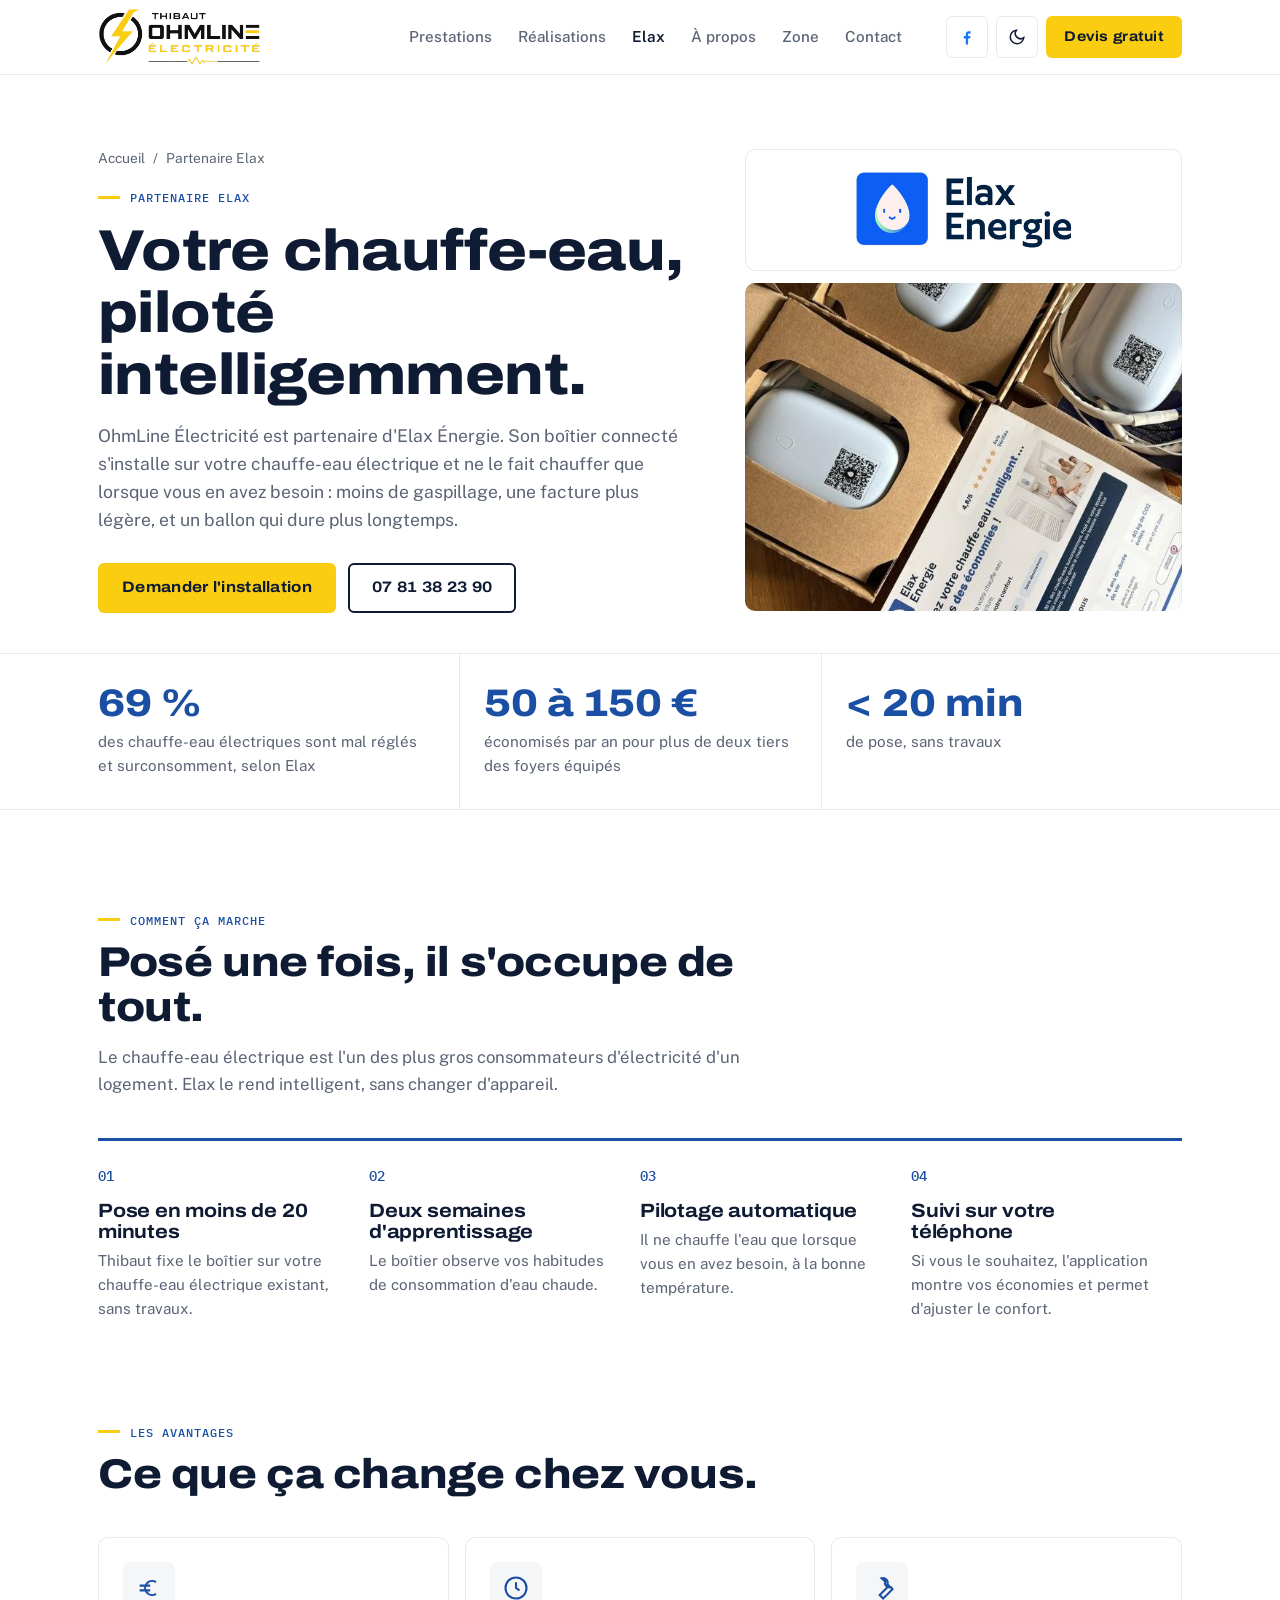
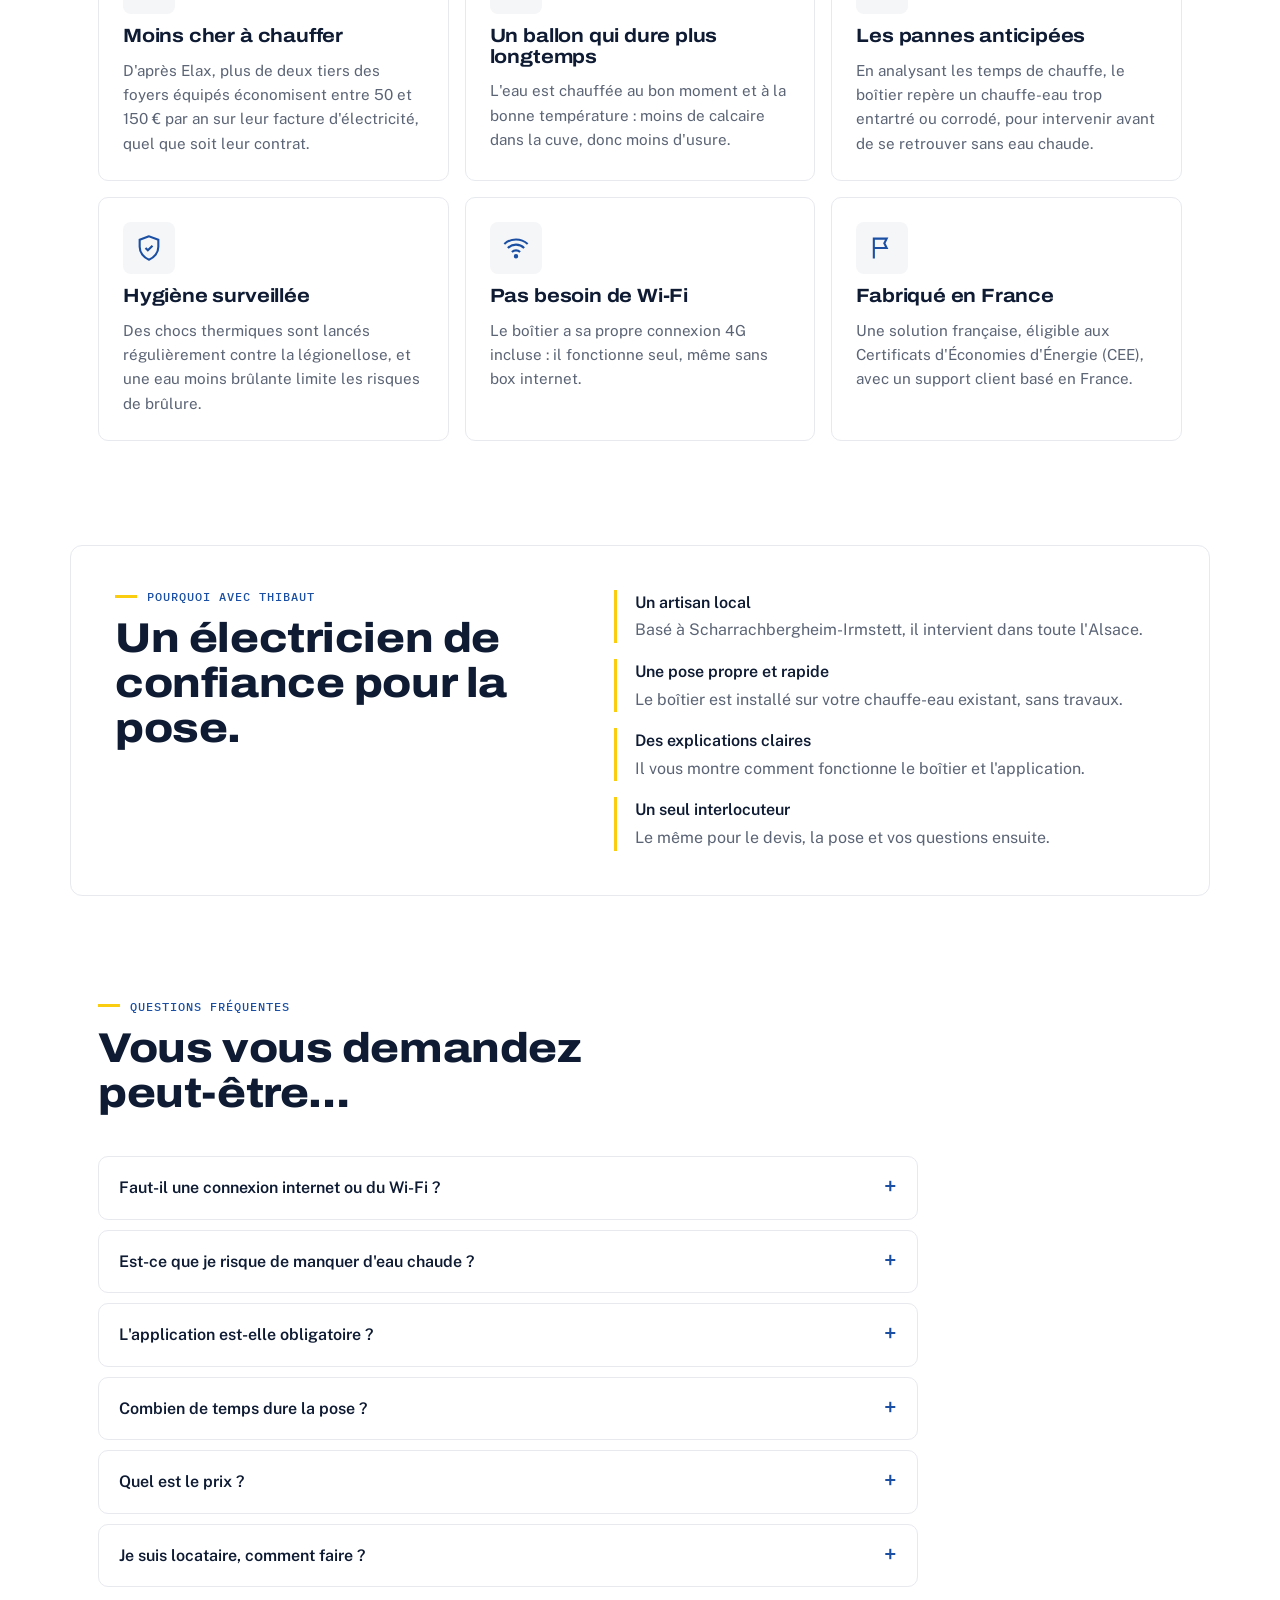
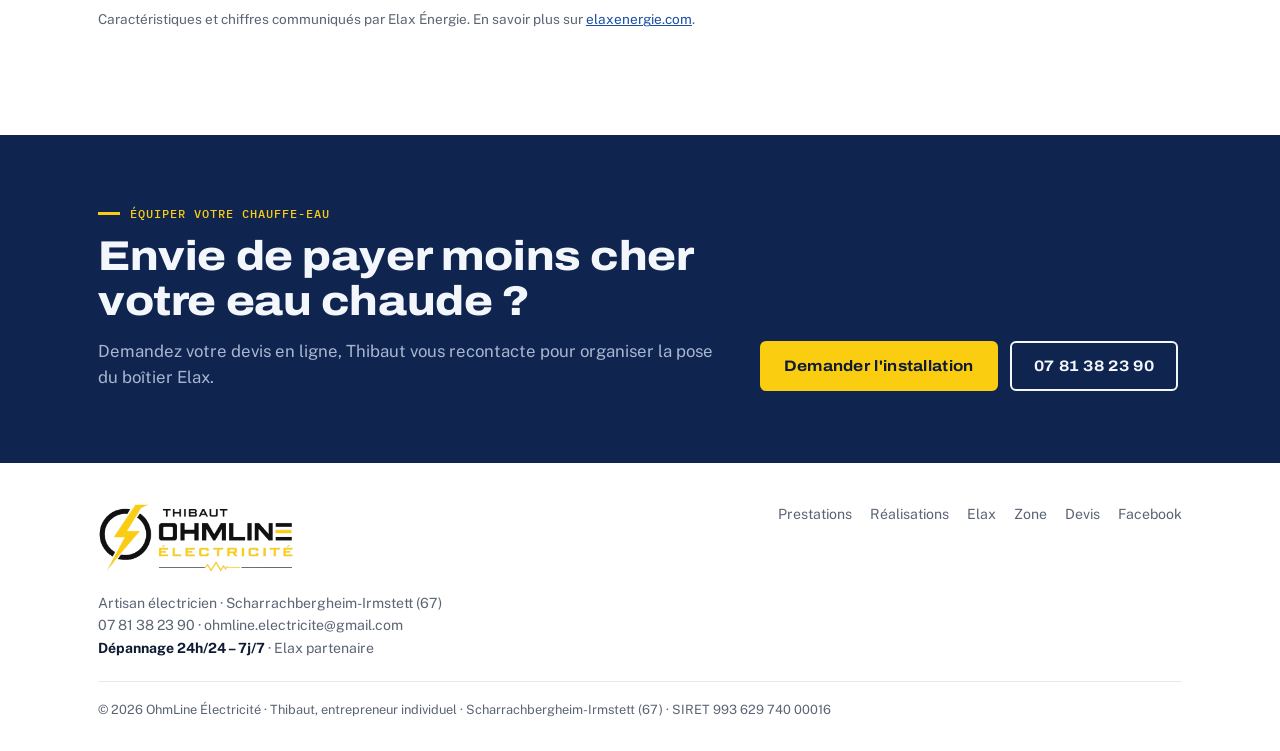
==== elax.html @ c8b3f9a8 "Pages Réalisations et Elax, images en fichiers séparés Co-Authored-By: Claude Opus 5.5 <noreply@anth" ====
<!doctype html>
<html lang="fr">
<head>
<meta charset="utf-8">
<meta name="viewport" content="width=device-width, initial-scale=1, viewport-fit=cover">
<title>Partenaire Elax · OhmLine Électricité</title>
<meta name="description" content="OhmLine Électricité, partenaire Elax Énergie : pose du boîtier connecté qui pilote votre chauffe-eau électrique pour réduire sa consommation, en Alsace.">
<meta name="theme-color" content="#0f2550">
<link rel="icon" href="assets/favicon.png">
<link rel="preconnect" href="https://fonts.googleapis.com">
<link rel="preconnect" href="https://fonts.gstatic.com" crossorigin>
<link href="https://fonts.googleapis.com/css2?family=Archivo:wdth,wght@112,500;112,700;112,800&family=Public+Sans:wght@400;500;600&family=IBM+Plex+Mono:wght@500&display=swap" rel="stylesheet">
<link rel="stylesheet" href="style.css">
</head>
<body>

<!-- Bandeau « version de travail » : liste automatiquement ce qu'il reste à compléter. Passer DRAFT à false dans SITE pour le retirer. -->
<div class="draft" id="draft" hidden><div class="wrap"><span>⚙︎</span><span id="draft-txt"></span><button type="button" aria-label="Masquer" onclick="this.closest('.draft').remove()">×</button></div></div>

<header class="top">
  <div class="wrap">
    <a class="logo logo-top" href="index.html" aria-label="Thibaut OhmLine Électricité, accueil"><img class="logo-l" src="assets/logo.png" alt="Thibaut OhmLine Électricité"><img class="logo-d" src="assets/logo-blanc.png" alt="" aria-hidden="true"></a>
    <nav class="main" aria-label="Menu principal">
      <a href="index.html#prestations">Prestations</a>
      <a href="realisations.html">Réalisations</a>
      <a href="elax.html" aria-current="page">Elax</a>
      <a href="index.html#apropos">À propos</a>
      <a href="index.html#zone">Zone</a>
      <a href="index.html#contact">Contact</a>
    </nav>
    <div class="top-actions">
      <a class="icon-btn fb-only" id="fb-top" href="https://www.facebook.com/p/Thibaut-OhmLine-%C3%89lectricit%C3%A9-61581804707153/" target="_blank" rel="noopener" aria-label="Page Facebook OhmLine Électricité" ><svg viewBox="0 0 24 24" fill="currentColor" aria-hidden="true"><path d="M13.5 22v-8h2.7l.4-3.2h-3.1V8.8c0-.9.3-1.5 1.6-1.5h1.7V4.4c-.3 0-1.3-.1-2.4-.1-2.4 0-4 1.4-4 4.1v2.4H7.7V14h2.7v8z"/></svg></a>
      <button class="icon-btn" type="button" id="theme" aria-label="Changer de thème"><svg viewBox="0 0 24 24" fill="none" stroke="currentColor" stroke-width="2"><path d="M21 12.8A9 9 0 1 1 11.2 3a7 7 0 0 0 9.8 9.8z"/></svg></button>
      <a class="btn btn-accent" href="index.html#devis">Devis gratuit</a>
    </div>
  </div>
</header>

<main>
  <section class="page-head elax-head">
    <div class="wrap elax-hero">
      <div>
        <nav class="crumb" aria-label="Fil d'Ariane"><a href="index.html">Accueil</a><span>/</span><span>Partenaire Elax</span></nav>
        <span class="eyebrow">Partenaire Elax</span>
        <h1>Votre chauffe-eau, piloté intelligemment.</h1>
        <p class="lead">OhmLine Électricité est partenaire d'Elax Énergie. Son boîtier connecté s'installe sur votre chauffe-eau électrique et ne le fait chauffer que lorsque vous en avez besoin : moins de gaspillage, une facture plus légère, et un ballon qui dure plus longtemps.</p>
        <div class="hero-ctas"><a class="btn btn-accent" href="index.html?besoin=elax#devis">Demander l'installation</a><a class="btn btn-ghost" href="tel:+33781382390">07 81 38 23 90</a></div>
      </div>
      <div class="elax-visual">
        <div class="partner-logo"><img src="assets/elax-logo.png" alt="Elax Énergie" width="389" height="143"></div>
        <button type="button" class="photo-btn" data-zoom="assets/elax-boitiers.jpg" data-t="Boîtiers Elax prêts à être posés"><img src="assets/elax-boitiers.jpg" alt="Boîtiers connectés Elax dans leurs cartons, prêts à être installés" width="600" height="800"></button>
      </div>
    </div>
  </section>

  <section class="stat-band">
    <div class="wrap stat-grid">
      <div class="stat reveal"><b>69 %</b><span>des chauffe-eau électriques sont mal réglés et surconsomment, selon Elax</span></div>
      <div class="stat reveal"><b>50 à 150 €</b><span>économisés par an pour plus de deux tiers des foyers équipés</span></div>
      <div class="stat reveal"><b>&lt; 20 min</b><span>de pose, sans travaux</span></div>
    </div>
  </section>

  <section class="section" id="fonctionnement">
    <div class="wrap">
      <div class="section-head reveal">
        <span class="eyebrow">Comment ça marche</span>
        <h2>Posé une fois, il s'occupe de tout.</h2>
        <p>Le chauffe-eau électrique est l'un des plus gros consommateurs d'électricité d'un logement. Elax le rend intelligent, sans changer d'appareil.</p>
      </div>
      <div class="steps">
        <div class="step reveal"><h3>Pose en moins de 20 minutes</h3><p>Thibaut fixe le boîtier sur votre chauffe-eau électrique existant, sans travaux.</p></div>
        <div class="step reveal"><h3>Deux semaines d'apprentissage</h3><p>Le boîtier observe vos habitudes de consommation d'eau chaude.</p></div>
        <div class="step reveal"><h3>Pilotage automatique</h3><p>Il ne chauffe l'eau que lorsque vous en avez besoin, à la bonne température.</p></div>
        <div class="step reveal"><h3>Suivi sur votre téléphone</h3><p>Si vous le souhaitez, l'application montre vos économies et permet d'ajuster le confort.</p></div>
      </div>
    </div>
  </section>

  <section class="section" style="padding-top:0">
    <div class="wrap">
      <div class="section-head reveal">
        <span class="eyebrow">Les avantages</span>
        <h2>Ce que ça change chez vous.</h2>
      </div>
      <div class="benefits">
        <article class="benefit reveal"><div class="svc-ico"><svg viewBox="0 0 24 24" fill="none" stroke="currentColor" stroke-width="1.8" aria-hidden="true"><path d="M18 7a6 6 0 1 0 0 10M4 10h9M4 14h9"/></svg></div><h3>Moins cher à chauffer</h3><p>D'après Elax, plus de deux tiers des foyers équipés économisent entre 50 et 150 € par an sur leur facture d'électricité, quel que soit leur contrat.</p></article>
        <article class="benefit reveal"><div class="svc-ico"><svg viewBox="0 0 24 24" fill="none" stroke="currentColor" stroke-width="1.8" aria-hidden="true"><circle cx="12" cy="12" r="9"/><path d="M12 7v5l3 2"/></svg></div><h3>Un ballon qui dure plus longtemps</h3><p>L'eau est chauffée au bon moment et à la bonne température : moins de calcaire dans la cuve, donc moins d'usure.</p></article>
        <article class="benefit reveal"><div class="svc-ico"><svg viewBox="0 0 24 24" fill="none" stroke="currentColor" stroke-width="1.8" aria-hidden="true"><path d="M14.7 6.3a4 4 0 0 0 5 5L21 13l-8 8-3-3 8-8-1.3-1.3a4 4 0 0 0-5-5z"/></svg></div><h3>Les pannes anticipées</h3><p>En analysant les temps de chauffe, le boîtier repère un chauffe-eau trop entartré ou corrodé, pour intervenir avant de se retrouver sans eau chaude.</p></article>
        <article class="benefit reveal"><div class="svc-ico"><svg viewBox="0 0 24 24" fill="none" stroke="currentColor" stroke-width="1.8" aria-hidden="true"><path d="M12 2 4 5v6c0 5 3.4 9.4 8 11 4.6-1.6 8-6 8-11V5z"/><path d="m9 12 2 2 4-4"/></svg></div><h3>Hygiène surveillée</h3><p>Des chocs thermiques sont lancés régulièrement contre la légionellose, et une eau moins brûlante limite les risques de brûlure.</p></article>
        <article class="benefit reveal"><div class="svc-ico"><svg viewBox="0 0 24 24" fill="none" stroke="currentColor" stroke-width="1.8" aria-hidden="true"><path d="M2 8.5a15 15 0 0 1 20 0M5 12a10 10 0 0 1 14 0M8.5 15.5a5 5 0 0 1 7 0"/><circle cx="12" cy="19" r="1"/></svg></div><h3>Pas besoin de Wi-Fi</h3><p>Le boîtier a sa propre connexion 4G incluse : il fonctionne seul, même sans box internet.</p></article>
        <article class="benefit reveal"><div class="svc-ico"><svg viewBox="0 0 24 24" fill="none" stroke="currentColor" stroke-width="1.8" aria-hidden="true"><path d="M5 21V4h11l-2 4 2 4H5"/></svg></div><h3>Fabriqué en France</h3><p>Une solution française, éligible aux Certificats d'Économies d'Énergie (CEE), avec un support client basé en France.</p></article>
      </div>
    </div>
  </section>

  <section class="section" style="padding-top:0">
    <div class="wrap why reveal">
      <div>
        <span class="eyebrow">Pourquoi avec Thibaut</span>
        <h2 style="margin-top:14px">Un électricien de confiance pour la pose.</h2>
      </div>
      <ul class="why-list">
        <li><b>Un artisan local</b>Basé à Scharrachbergheim-Irmstett, il intervient dans toute l'Alsace.</li>
        <li><b>Une pose propre et rapide</b>Le boîtier est installé sur votre chauffe-eau existant, sans travaux.</li>
        <li><b>Des explications claires</b>Il vous montre comment fonctionne le boîtier et l'application.</li>
        <li><b>Un seul interlocuteur</b>Le même pour le devis, la pose et vos questions ensuite.</li>
      </ul>
    </div>
  </section>

  <section class="section" style="padding-top:0" id="faq">
    <div class="wrap faq">
      <div class="section-head reveal">
        <span class="eyebrow">Questions fréquentes</span>
        <h2>Vous vous demandez peut-être…</h2>
      </div>
      <div class="faq-list reveal">
        <details class="faq-item"><summary>Faut-il une connexion internet ou du Wi-Fi ?</summary><p>Non. Le boîtier Elax est équipé d'une connexion 4G incluse : il fonctionne de façon autonome, sans votre box.</p></details>
        <details class="faq-item"><summary>Est-ce que je risque de manquer d'eau chaude ?</summary><p>Le boîtier apprend vos habitudes pendant environ deux semaines avant de piloter la chauffe. Si besoin, l'application permet d'augmenter le confort ou de lancer un « Boost ».</p></details>
        <details class="faq-item"><summary>L'application est-elle obligatoire ?</summary><p>Non, elle est facultative : le pilotage se fait tout seul. Elle sert à suivre vos économies, régler le confort, ou activer les modes Boost et Absence.</p></details>
        <details class="faq-item"><summary>Combien de temps dure la pose ?</summary><p>Moins de 20 minutes selon Elax, sans travaux : le boîtier se fixe sur le chauffe-eau existant et ses deux sondes surveillent la température.</p></details>
        <details class="faq-item"><summary>Quel est le prix ?</summary><p>Thibaut vous indique le tarif dans son devis, selon votre installation. Demandez-le en ligne ou par téléphone, c'est gratuit et sans engagement.</p></details>
        <details class="faq-item"><summary>Je suis locataire, comment faire ?</summary><p>Dans les logements sociaux, c'est souvent le bailleur qui équipe les chauffe-eau. Si vous êtes propriétaire, Thibaut peut poser le boîtier chez vous.</p></details>
      </div>
      <p class="source">Caractéristiques et chiffres communiqués par Elax Énergie. En savoir plus sur <a href="https://www.elaxenergie.com/" target="_blank" rel="noopener">elaxenergie.com</a>.</p>
    </div>
  </section>

  <section class="cta-band">
    <div class="wrap">
      <div>
        <span class="eyebrow" style="color:var(--volt)">Équiper votre chauffe-eau</span>
        <h2 style="margin-top:14px">Envie de payer moins cher votre eau chaude ?</h2>
        <p>Demandez votre devis en ligne, Thibaut vous recontacte pour organiser la pose du boîtier Elax.</p>
      </div>
      <div class="hero-ctas" style="margin-top:0"><a class="btn btn-accent" href="index.html?besoin=elax#devis">Demander l'installation</a><a class="btn btn-ghost" href="tel:+33781382390">07 81 38 23 90</a></div>
    </div>
  </section>
</main>

<footer>
  <div class="wrap">
    <div>
      <a class="logo logo-foot" href="index.html" aria-label="Thibaut OhmLine Électricité, accueil"><img class="logo-l" src="assets/logo.png" alt="Thibaut OhmLine Électricité"><img class="logo-d" src="assets/logo-blanc.png" alt="" aria-hidden="true"></a>
      <p style="margin-top:12px">Artisan électricien · Scharrachbergheim-Irmstett (67)<br>07 81 38 23 90 · ohmline.electricite@gmail.com<br><b style="color:var(--ink)">Dépannage 24h/24 – 7j/7</b> · Elax partenaire</p>
    </div>
    <nav aria-label="Liens du pied de page">
      <a href="index.html#prestations">Prestations</a><a href="realisations.html">Réalisations</a><a href="elax.html">Elax</a><a href="index.html#zone">Zone</a><a href="index.html#devis">Devis</a>
      <a id="fb-link" href="https://www.facebook.com/p/Thibaut-OhmLine-%C3%89lectricit%C3%A9-61581804707153/" target="_blank" rel="noopener" >Facebook</a>
    </nav>
    <p class="legal">© <span id="year">2026</span> OhmLine Électricité · Thibaut, entrepreneur individuel · Scharrachbergheim-Irmstett (67) · SIRET 993 629 740 00016</p>
  </div>
</footer>

<div class="mbar" id="mbar">
  <a class="btn btn-ghost js-call" href="tel:+33781382390"><svg viewBox="0 0 24 24" fill="none" stroke="currentColor" stroke-width="2.2"><path d="M22 16.9v3a2 2 0 0 1-2.2 2 19.8 19.8 0 0 1-8.6-3.1 19.5 19.5 0 0 1-6-6A19.8 19.8 0 0 1 2.1 4.2 2 2 0 0 1 4.1 2h3a2 2 0 0 1 2 1.7c.1.9.4 1.8.7 2.7a2 2 0 0 1-.5 2.1L8 9.8a16 16 0 0 0 6 6l1.3-1.3a2 2 0 0 1 2.1-.4c.9.3 1.8.6 2.7.7a2 2 0 0 1 1.7 2z"/></svg>Urgence 24/7</a>
  <a class="btn btn-accent" href="index.html#devis">Devis gratuit</a>
</div>

<div class="lightbox" id="lightbox" role="dialog" aria-modal="true" aria-label="Photo agrandie"><button type="button" aria-label="Fermer">×</button><figure style="margin:0"><img alt=""><p></p></figure></div>

<script src="common.js"></script>
</body>
</html>
---- style.css ----
:root{
  --bg:#ffffff; --surface:#ffffff; --surface-2:#f5f6f8; --ink:#0e1b33; --muted:#5b6475;
  --line:#e7e9ee; --accent:#1a4fa3; --accent-strong:#123d82; --accent-ink:#ffffff;
  --volt:#fbcd11; --volt-strong:#ffd93d; --volt-ink:#0e1b33; --band:#0f2550; --band-ink:#f3f6fb; --band-muted:#a9b6cf;
  --shadow:0 1px 2px rgba(14,27,51,.06),0 8px 24px rgba(14,27,51,.08);
  --radius:6px; --wrap:1140px;
  --f-title:"Archivo",system-ui,sans-serif; --f-text:"Public Sans",system-ui,sans-serif; --f-mono:"IBM Plex Mono",ui-monospace,monospace;
  color-scheme:light;
}
@media (prefers-color-scheme:dark){
  :root:not([data-theme="light"]){
    --bg:#0a1222; --surface:#111b30; --surface-2:#17233c; --ink:#e8edf6; --muted:#97a3bb;
    --line:#243250; --accent:#7aa5f2; --accent-strong:#9dbcf6; --accent-ink:#0a1222;
    --band:#071026; --band-ink:#e8edf6; --band-muted:#8d9bb8;
    --shadow:0 1px 2px rgba(0,0,0,.4),0 8px 24px rgba(0,0,0,.35); color-scheme:dark;
  }
}
:root[data-theme="dark"]{
  --bg:#0a1222; --surface:#111b30; --surface-2:#17233c; --ink:#e8edf6; --muted:#97a3bb;
  --line:#243250; --accent:#7aa5f2; --accent-strong:#9dbcf6; --accent-ink:#0a1222;
  --band:#071026; --band-ink:#e8edf6; --band-muted:#8d9bb8;
  --shadow:0 1px 2px rgba(0,0,0,.4),0 8px 24px rgba(0,0,0,.35); color-scheme:dark;
}
*{box-sizing:border-box}
html{scroll-behavior:smooth;-webkit-text-size-adjust:100%}
body{margin:0;background:var(--bg);color:var(--ink);font:16px/1.6 var(--f-text);padding-bottom:72px}
@media (min-width:860px){body{padding-bottom:0}}
img{max-width:100%;display:block}
a{color:inherit}
h1,h2,h3{font-family:var(--f-title);font-stretch:112%;line-height:1.08;margin:0;letter-spacing:-.01em}
h2{font-size:clamp(1.8rem,4.5vw,2.6rem);font-weight:800}
h3{font-size:1.2rem;font-weight:700}
p{margin:0}
.wrap{max-width:var(--wrap);margin:0 auto;padding:0 16px}
@media (min-width:700px){.wrap{padding:0 28px}}
.eyebrow{font:500 .78rem/1 var(--f-mono);letter-spacing:.08em;text-transform:uppercase;color:var(--accent);display:flex;align-items:center;gap:10px}
.eyebrow::before{content:"";width:22px;height:3px;background:var(--volt)}
.section{padding:72px 0}
section[id]{scroll-margin-top:66px}
@media (min-width:860px){.section{padding:104px 0}}
.section-head{display:grid;gap:14px;margin-bottom:40px;max-width:680px}
.section-head p{color:var(--muted);font-size:1.05rem}
.btn{display:inline-flex;align-items:center;justify-content:center;gap:10px;min-height:50px;padding:0 22px;border-radius:var(--radius);font:700 .95rem/1 var(--f-title);font-stretch:112%;letter-spacing:.02em;text-decoration:none;border:2px solid transparent;cursor:pointer;transition:background .15s,color .15s,border-color .15s,transform .15s}
.btn:active{transform:translateY(1px)}
.btn-accent{background:var(--volt);color:var(--volt-ink)}
.btn-accent:hover{background:var(--volt-strong)}
.btn-ghost{border-color:currentColor;color:var(--ink);background:transparent}
.btn-ghost:hover{background:var(--ink);color:var(--bg)}
.btn svg{width:18px;height:18px;flex:none}
.btn[aria-disabled="true"]{opacity:.55;cursor:not-allowed}
:focus-visible{outline:3px solid var(--volt);outline-offset:2px}

/* draft banner */
.draft{background:#fff4cf;color:#4a3a00;font-size:.85rem;border-bottom:1px solid #ecd78a}
.draft .wrap{padding-top:9px;padding-bottom:9px;display:flex;gap:10px;align-items:flex-start}
.draft b{font-weight:600}
.draft button{margin-left:auto;background:none;border:0;color:inherit;font-size:1.1rem;cursor:pointer;line-height:1}

/* header */
header.top{position:sticky;top:0;z-index:40;background:color-mix(in srgb,var(--bg) 88%,transparent);backdrop-filter:saturate(1.4) blur(10px);-webkit-backdrop-filter:saturate(1.4) blur(10px);border-bottom:1px solid var(--line)}
.top .wrap{display:flex;align-items:center;gap:16px;height:74px}
.logo{display:inline-flex;align-items:center;text-decoration:none}
.logo img{width:auto;display:block}
.logo-top img{height:58px}
.logo-foot img{height:70px}
.logo-d{display:none!important}
@media (prefers-color-scheme:dark){:root:not([data-theme="light"]) .logo-l{display:none!important}:root:not([data-theme="light"]) .logo-d{display:block!important}}
:root[data-theme="dark"] .logo-l{display:none!important}
:root[data-theme="dark"] .logo-d{display:block!important}

.logo-mark{width:38px;height:38px;flex:none}
.logo-img{height:44px;width:auto;max-width:180px;object-fit:contain}
.logo-txt{font:800 1.15rem/1 var(--f-title);font-stretch:112%;letter-spacing:-.01em}
.logo-txt small{display:block;font:500 .64rem/1.3 var(--f-mono);letter-spacing:.12em;text-transform:uppercase;color:var(--muted);margin-top:3px}
nav.main{display:none;margin-left:auto;gap:26px}
nav.main a{text-decoration:none;font-weight:500;font-size:.95rem;color:var(--muted)}
nav.main a:hover{color:var(--ink)}
.top-actions{margin-left:auto;display:flex;align-items:center;gap:8px}
@media (min-width:960px){nav.main{display:flex}.top-actions{margin-left:28px}}
.icon-btn{width:42px;height:42px;border-radius:var(--radius);border:1px solid var(--line);background:var(--surface);color:var(--ink);display:grid;place-items:center;cursor:pointer}
.icon-btn svg{width:18px;height:18px}
.top .btn{min-height:42px;padding:0 16px;font-size:.88rem;display:none}
@media (min-width:560px){.top .btn{display:inline-flex}}

/* hero */
.hero{position:relative;overflow:hidden;padding:40px 0 56px}
@media (min-width:860px){.hero{padding:72px 0 96px}}
.hero-grid{display:grid;gap:36px;align-items:center}
@media (min-width:900px){.hero-grid{grid-template-columns:1.1fr .9fr;gap:56px}}
.hero h1{font-size:clamp(2.4rem,7.4vw,4.4rem);font-weight:800;margin:18px 0 20px}
.hero h1 em{font-style:normal;color:var(--accent);background:linear-gradient(transparent 68%,color-mix(in srgb,var(--volt) 70%,transparent) 68% 92%,transparent 92%)}
.hero .lead{font-size:1.12rem;color:var(--muted);max-width:540px}
.hero-ctas{display:flex;flex-wrap:wrap;gap:12px;margin-top:28px}
.hero-sign{display:flex;align-items:center;gap:12px;margin-top:30px;font-size:.92rem;color:var(--muted)}
.hero-sign .dot{width:9px;height:9px;border-radius:50%;background:#2fa36b;box-shadow:0 0 0 4px color-mix(in srgb,#2fa36b 22%,transparent)}
.hero-visual{position:relative;border-radius:10px;background:var(--surface);border:1px solid var(--line);box-shadow:var(--shadow);aspect-ratio:5/4;overflow:hidden}
.hero-visual img{width:100%;height:100%;object-fit:cover}
.hero-visual svg{width:100%;height:100%}
.wire{fill:none;stroke:var(--accent);stroke-width:3;stroke-linecap:round;stroke-linejoin:round;stroke-dasharray:900;stroke-dashoffset:900;animation:draw 2.6s .3s cubic-bezier(.6,.1,.3,1) forwards}
@keyframes draw{to{stroke-dashoffset:0}}
.glow{opacity:0;animation:on .5s 2.7s forwards}
@keyframes on{to{opacity:1}}
@media (prefers-reduced-motion:reduce){.wire{animation:none;stroke-dashoffset:0}.glow{animation:none;opacity:1}html{scroll-behavior:auto}}
.hero-tag{position:absolute;left:14px;bottom:14px;background:var(--volt);color:var(--volt-ink);font:500 .74rem/1 var(--f-mono);letter-spacing:.06em;padding:9px 11px;border-radius:4px;text-transform:uppercase}

/* proof strip */
.strip{background:var(--bg);color:var(--ink);border-top:1px solid var(--line);border-bottom:1px solid var(--line)}
.strip .wrap{display:grid;grid-template-columns:1fr 1fr;gap:0 16px}
@media (min-width:860px){.strip .wrap{grid-template-columns:repeat(4,1fr)}}
.strip-item{background:var(--bg);padding:22px 4px 22px 0;display:flex;gap:12px;align-items:flex-start}
@media (min-width:860px){.strip-item{padding:28px 20px}.strip-item+.strip-item{border-left:1px solid var(--line)}.strip .wrap{gap:0}}
.strip-item svg{width:24px;height:24px;flex:none;color:var(--accent);margin-top:2px}
.strip-item b{display:block;font:700 1rem/1.25 var(--f-title);font-stretch:112%}
.strip-item span{font-size:.86rem;color:var(--muted)}

/* services */
.services{display:grid;gap:16px}
@media (min-width:700px){.services{grid-template-columns:1fr 1fr}}
.svc{background:var(--surface);border:1px solid var(--line);border-radius:10px;padding:28px;display:flex;flex-direction:column;gap:14px;position:relative;transition:border-color .2s,transform .2s}
.svc:hover{border-color:var(--accent)}
.svc-num{position:absolute;top:24px;right:26px;font:500 .8rem/1 var(--f-mono);color:var(--muted)}
.svc-ico{width:52px;height:52px;border-radius:8px;background:var(--surface-2);display:grid;place-items:center;color:var(--accent)}
.svc-ico svg{width:28px;height:28px}
.svc p{color:var(--muted)}
.svc ul{list-style:none;padding:0;margin:0;display:grid;gap:7px;font-size:.94rem}
.svc li{display:flex;gap:10px}
.svc li::before{content:"";width:12px;height:3px;background:var(--volt);margin-top:12px;flex:none}
.svc .more{margin-top:auto;padding-top:8px;font-weight:600;color:var(--accent);text-decoration:none;display:inline-flex;gap:8px;align-items:center}
.svc .more:hover{text-decoration:underline}
.also{margin-top:28px}
.also .label{font:500 .78rem/1 var(--f-mono);letter-spacing:.08em;text-transform:uppercase;color:var(--muted)}
.also .towns{margin-top:12px}
.audience{display:grid;gap:16px;margin-top:28px}
@media (min-width:700px){.audience{grid-template-columns:1fr 1fr}}
.aud{border-radius:10px;padding:24px 28px;background:var(--surface-2);display:flex;gap:16px;align-items:flex-start}
.aud svg{width:26px;height:26px;color:var(--accent);flex:none;margin-top:2px}
.aud p{color:var(--muted);font-size:.95rem;margin-top:4px}

/* gallery */
.filters{display:flex;gap:8px;flex-wrap:wrap;margin-bottom:22px}
.filters[hidden]{display:none}
.chip{border:1px solid var(--line);background:var(--surface);color:var(--ink);border-radius:999px;padding:8px 15px;font:500 .88rem/1 var(--f-text);cursor:pointer}
.chip[aria-pressed="true"]{background:var(--ink);color:var(--bg);border-color:var(--ink)}
.gallery{display:grid;grid-template-columns:1fr;gap:22px}
@media (min-width:700px){.gallery{grid-template-columns:repeat(3,1fr);gap:20px}}
.work{display:flex;flex-direction:column;gap:14px}
.work[hidden]{display:none}
.work .shot{aspect-ratio:1/1;width:100%}
.shot-tag{position:absolute;left:10px;top:10px;background:var(--volt);color:var(--volt-ink);font:500 .68rem/1 var(--f-mono);letter-spacing:.06em;text-transform:uppercase;padding:6px 8px;border-radius:4px}
.work-txt h3{font-size:1.08rem}
.work-txt p{color:var(--muted);font-size:.93rem;margin-top:6px;line-height:1.55}
.shot{position:relative;border-radius:8px;overflow:hidden;background:var(--surface-2);aspect-ratio:4/5;border:0;padding:0;cursor:pointer;color:inherit;text-align:left}
.shot img{width:100%;height:100%;object-fit:cover;transition:transform .4s}
.shot:hover img{transform:scale(1.04)}
.shot figcaption{position:absolute;left:0;right:0;bottom:0;padding:28px 12px 11px;background:linear-gradient(transparent,rgba(0,0,0,.72));color:#fff;font-size:.86rem;font-weight:500}
.shot figcaption small{display:block;font:500 .66rem/1.4 var(--f-mono);letter-spacing:.08em;text-transform:uppercase;opacity:.8}
.shot.ph{cursor:default;border:1.5px dashed var(--line);background:repeating-linear-gradient(135deg,var(--surface) 0 12px,var(--surface-2) 12px 24px);display:flex;flex-direction:column;justify-content:center;align-items:center;gap:10px;padding:14px;text-align:center}
.shot.ph svg{width:34px;height:34px;color:var(--muted)}
.shot.ph b{font:700 .95rem/1.2 var(--f-title);font-stretch:112%}
.shot.ph span{font-size:.78rem;color:var(--muted)}
.shot[hidden]{display:none}
.lightbox{position:fixed;inset:0;z-index:80;background:rgba(8,9,10,.92);display:none;align-items:center;justify-content:center;padding:16px}
.lightbox.open{display:flex}
.lightbox img{max-height:82vh;border-radius:6px}
.lightbox p{color:#eee;margin-top:12px;text-align:center}
.lightbox button{position:absolute;top:14px;right:14px;background:#fff;border:0;border-radius:50%;width:42px;height:42px;font-size:1.3rem;cursor:pointer}

/* method */
.steps{display:grid;gap:0;counter-reset:s;border-top:1px solid var(--line)}
@media (min-width:860px){.steps{grid-template-columns:repeat(4,1fr);border-top:0}}
.step{padding:26px 0;border-bottom:1px solid var(--line);display:grid;grid-template-columns:56px 1fr;gap:4px 14px}
@media (min-width:860px){.step{display:block;border-bottom:0;border-top:3px solid var(--accent);padding:24px 22px 0 0}}
.step::before{counter-increment:s;content:"0" counter(s);font:500 .9rem/1 var(--f-mono);color:var(--accent);grid-row:span 2;padding-top:4px}
@media (min-width:860px){.step::before{display:block;margin-bottom:18px}}
.step p{color:var(--muted);font-size:.95rem;margin-top:6px}

/* about */
.about{display:grid;gap:36px;align-items:center}
@media (min-width:900px){.about{grid-template-columns:.85fr 1.15fr;gap:64px}}
.portrait{aspect-ratio:4/5;border-radius:10px;overflow:hidden;background:var(--surface-2);position:relative}
.portrait img{width:100%;height:100%;object-fit:cover}
.portrait.ph{border:1.5px dashed var(--line);display:grid;place-items:center;text-align:center;color:var(--muted);font-size:.9rem;padding:20px}
.about blockquote{margin:22px 0 0;font:700 clamp(1.3rem,3vw,1.7rem)/1.3 var(--f-title);font-stretch:112%;border-left:3px solid var(--accent);padding-left:18px}
.about .txt p+p{margin-top:14px}
.about .txt>p{color:var(--muted);font-size:1.04rem;margin-top:20px}
.facts{display:grid;grid-template-columns:1fr 1fr;gap:14px;margin-top:28px}
.fact{border-top:1px solid var(--line);padding-top:12px}
.fact b{display:block;font:700 1.05rem/1.25 var(--f-title);font-stretch:112%}
.fact span{font-size:.86rem;color:var(--muted)}

/* zone */
.zone{display:grid;gap:28px}
@media (min-width:900px){.zone{grid-template-columns:1.2fr .8fr;gap:48px;align-items:start}}
.map{border-radius:10px;overflow:hidden;border:1px solid var(--line);background:var(--surface-2);aspect-ratio:4/3;position:relative}
.map iframe{border:0;width:100%;height:100%;display:block}
.map-load{position:absolute;inset:0;display:grid;place-items:center;text-align:center;padding:20px;gap:12px;align-content:center;color:var(--muted)}
.towns{display:flex;flex-wrap:wrap;gap:8px;margin-top:18px}
.towns span{border:1px solid var(--line);border-radius:999px;padding:6px 12px;font-size:.88rem;background:var(--surface)}
.towns span.home{background:var(--ink);color:var(--bg);border-color:var(--ink)}
.zone .note{margin-top:20px;color:var(--muted);font-size:.95rem}

/* contact band */
.cta-band{background:var(--band);color:var(--band-ink);position:relative;overflow:hidden}
.cta-band .wrap{padding-top:72px;padding-bottom:72px;display:grid;gap:28px}
@media (min-width:900px){.cta-band .wrap{grid-template-columns:1.2fr .8fr;align-items:end}}
.cta-band h2{color:var(--band-ink)}
.cta-band p{color:var(--band-muted);margin-top:14px;font-size:1.05rem}
.cta-band .btn-ghost{color:var(--band-ink)}
.cta-band .btn-ghost:hover{background:var(--band-ink);color:var(--band)}
.contact-list{display:grid;gap:12px}
.contact-list a,.contact-list div{display:flex;gap:14px;align-items:center;text-decoration:none;padding:14px 16px;border:1px solid color-mix(in srgb,var(--band-ink) 16%,transparent);border-radius:8px}
.contact-list svg{width:20px;height:20px;color:var(--volt);flex:none}
.contact-list small{display:block;font:500 .68rem/1.3 var(--f-mono);letter-spacing:.08em;text-transform:uppercase;color:var(--band-muted)}
.cta-line{position:absolute;right:-40px;top:0;height:100%;width:360px;opacity:.12;pointer-events:none}

footer{padding:40px 0 30px;font-size:.88rem;color:var(--muted)}
footer .wrap{display:grid;gap:22px}
@media (min-width:860px){footer .wrap{grid-template-columns:1fr auto;align-items:start}}
footer nav{display:flex;gap:18px;flex-wrap:wrap}
footer a{text-decoration:none}
footer a:hover{color:var(--ink)}
.legal{grid-column:1/-1;border-top:1px solid var(--line);padding-top:18px;font-size:.8rem}

/* mobile bar */
.mbar{position:fixed;left:0;right:0;bottom:0;z-index:50;display:grid;grid-template-columns:1fr 1fr;gap:8px;padding:10px 12px calc(10px + env(safe-area-inset-bottom));background:var(--surface);border-top:1px solid var(--line);box-shadow:0 -6px 20px rgba(0,0,0,.08)}
.mbar .btn{min-height:48px;white-space:nowrap;padding:0 12px}
@media (min-width:860px){.mbar{display:none}}

/* devis page */
#devis-view{display:none}
body.on-devis #home-view{display:none}
body.on-devis #devis-view{display:block}
.devis-wrap{display:grid;gap:28px;padding:36px 0 72px}
@media (min-width:960px){.devis-wrap{grid-template-columns:1fr 340px;gap:48px;align-items:start;padding:56px 0 96px}}
.back{display:inline-flex;gap:8px;align-items:center;color:var(--muted);text-decoration:none;font-size:.92rem;margin-bottom:18px}
.back:hover{color:var(--ink)}
.devis-head h1{font-size:clamp(2rem,5.5vw,3rem);font-weight:800;margin:14px 0 12px}
.devis-head p{color:var(--muted);font-size:1.05rem;max-width:600px}
.progress{display:flex;gap:6px;margin:28px 0 8px}
.progress i{flex:1;height:4px;border-radius:2px;background:var(--line);transition:background .3s}
.progress i.on{background:var(--accent)}
.progress-label{font:500 .78rem/1 var(--f-mono);color:var(--muted);letter-spacing:.06em;text-transform:uppercase}
form.card{scroll-margin-top:84px;background:var(--surface);border:1px solid var(--line);border-radius:10px;padding:24px;margin-top:18px}
@media (min-width:700px){form.card{padding:34px}}
fieldset{border:0;margin:0;padding:0;display:none}
fieldset.active{display:block}
legend{font:700 1.35rem/1.2 var(--f-title);font-stretch:112%;margin-bottom:6px;padding:0}
.hint{color:var(--muted);font-size:.93rem;margin-bottom:20px}
.choices{display:grid;gap:10px}
@media (min-width:600px){.choices{grid-template-columns:1fr 1fr}}
.choice{position:relative}
.choice input{position:absolute;opacity:0;pointer-events:none}
.choice label{display:flex;gap:14px;align-items:flex-start;padding:16px;border:1.5px solid var(--line);border-radius:8px;cursor:pointer;background:var(--bg);transition:border-color .15s,background .15s;height:100%}
.choice label:hover{border-color:var(--muted)}
.choice input:checked+label{border-color:var(--accent);background:color-mix(in srgb,var(--accent) 8%,var(--surface))}
.choice input:focus-visible+label{outline:3px solid var(--volt);outline-offset:2px}
.choice svg{width:26px;height:26px;color:var(--accent);flex:none}
.choice b{display:block;font-weight:600}
.choice small{color:var(--muted);font-size:.84rem;line-height:1.4;display:block;margin-top:2px}
.pills{display:flex;flex-wrap:wrap;gap:8px}
.pills .choice label{padding:10px 16px;border-radius:999px;font-weight:500;font-size:.93rem}
.field{display:grid;gap:7px;margin-bottom:18px}
.field label,.label{font-weight:600;font-size:.93rem}
.field .opt{font-weight:400;color:var(--muted)}
input[type=text],input[type=email],input[type=tel],textarea,select{width:100%;font:inherit;font-size:16px;color:var(--ink);background:var(--bg);border:1.5px solid var(--line);border-radius:6px;padding:12px 14px}
input:focus,textarea:focus,select:focus{outline:none;border-color:var(--accent)}
textarea{min-height:140px;resize:vertical}
.row2{display:grid;gap:0 16px}
@media (min-width:600px){.row2{grid-template-columns:1fr 1fr}}
.group{margin-bottom:24px}
.group>.label{display:block;margin-bottom:10px}
.drop{border:1.5px dashed var(--line);border-radius:8px;padding:20px;text-align:center;color:var(--muted);font-size:.92rem;cursor:pointer;background:var(--bg)}
.drop:hover{border-color:var(--accent)}
.thumbs{display:flex;gap:8px;flex-wrap:wrap;margin-top:10px}
.thumbs img{width:68px;height:68px;object-fit:cover;border-radius:6px}
.err{color:#c0392b;font-size:.86rem;min-height:1.2em}
.nav-btns{display:flex;gap:10px;justify-content:space-between;margin-top:24px;flex-wrap:wrap}
.nav-btns .btn{flex:1;min-width:140px}
@media (min-width:600px){.nav-btns .btn{flex:none}}
.check{display:flex;gap:10px;align-items:flex-start;font-size:.88rem;color:var(--muted)}
.check input{margin-top:4px;width:18px;height:18px;accent-color:var(--accent)}
.recap{background:var(--bg);border-radius:8px;padding:16px 18px;font-size:.92rem;display:grid;gap:6px;margin-bottom:20px}
.recap div{display:flex;gap:10px}
.recap dt{color:var(--muted);min-width:110px}
.recap dd{margin:0;font-weight:500}
.done{text-align:center;padding:30px 10px}
.done svg{width:56px;height:56px;color:#2fa36b;margin:0 auto 14px}
.done h2{font-size:1.7rem}
.done p{color:var(--muted);margin:12px auto 0;max-width:460px}
aside.side{display:grid;gap:14px}
@media (min-width:960px){aside.side{position:sticky;top:90px}}
.side-card{background:var(--surface);border:1px solid var(--line);border-radius:10px;padding:22px}
.side-card.dark{background:var(--band);color:var(--band-ink);border-color:var(--band)}
.side-card.dark p{color:var(--band-muted)}
.side-card h3{margin-bottom:8px}
.side-card p{font-size:.92rem;color:var(--muted)}
.side-card .btn{width:100%;margin-top:16px}
.side-card ul{list-style:none;padding:0;margin:12px 0 0;display:grid;gap:10px;font-size:.92rem}
.side-card li{display:flex;gap:10px}
.side-card li svg{width:18px;height:18px;color:var(--accent);flex:none;margin-top:3px}
.reveal{opacity:0;transform:translateY(14px);transition:opacity .6s,transform .6s}
.reveal.in{opacity:1;transform:none}
@media (prefers-reduced-motion:reduce){.reveal{opacity:1;transform:none;transition:none}}

/* urgence 24/7 */
.urgence{display:inline-flex;align-items:center;gap:14px;margin-top:26px;padding:12px 18px 12px 14px;border-radius:8px;background:var(--band);color:var(--band-ink);text-decoration:none;border-left:4px solid var(--volt)}
.urgence b{display:block;font:800 1.05rem/1.2 var(--f-title);font-stretch:112%;color:var(--volt)}
.urgence small{display:block;font-size:.85rem;color:var(--band-muted)}
.pulse{width:12px;height:12px;border-radius:50%;background:#2fd17f;flex:none;box-shadow:0 0 0 0 rgba(47,209,127,.6);animation:pulse 1.8s infinite}
@keyframes pulse{70%{box-shadow:0 0 0 10px rgba(47,209,127,0)}100%{box-shadow:0 0 0 0 rgba(47,209,127,0)}}
@media (prefers-reduced-motion:reduce){.pulse{animation:none}}
.badge-247{display:inline-block;vertical-align:middle;margin-left:6px;background:var(--volt);color:var(--volt-ink);font:500 .7rem/1 var(--f-mono);letter-spacing:.04em;padding:5px 7px;border-radius:4px}
/* partenaire */
.partner{display:grid;gap:28px;align-items:center;background:var(--surface);border:1px solid var(--line);border-radius:12px;padding:28px}
@media (min-width:860px){.partner{grid-template-columns:340px 1fr;gap:48px;padding:44px}}
.partner-media{display:grid;gap:12px}
.partner-logo{background:#fff;border:1px solid var(--line);border-radius:10px;display:grid;place-items:center;padding:20px 24px}
.partner-photo{width:100%;aspect-ratio:4/3;object-fit:cover;object-position:50% 70%;border-radius:10px}
.partner-logo img{max-width:220px;max-height:90px;width:auto;height:auto}
.partner-fallback{font:800 1.6rem/1 var(--f-title);font-stretch:112%;color:#0e1b33}
.partner-txt p{color:var(--muted);margin-top:14px;font-size:1.04rem;max-width:620px}
.icon-btn[hidden],.fb-cta[hidden]{display:none!important}
a.icon-btn{color:#1877f2;text-decoration:none}
.fb-cta{margin-top:26px;display:flex;flex-wrap:wrap;gap:14px 20px;align-items:center;justify-content:space-between;padding:18px 20px;border:1px solid var(--line);border-radius:10px;background:var(--bg)}
.fb-cta p{color:var(--muted)}
.btn-fb{background:#1877f2;color:#fff}
.btn-fb:hover{background:#0f63d0}
.send-opts{display:grid;gap:10px;margin:22px auto 0;max-width:460px;text-align:left}
.send-opts[hidden]{display:none}
.send-opt{display:flex;gap:14px;align-items:center;padding:14px 16px;border:1.5px solid var(--line);border-radius:10px;text-decoration:none;background:var(--bg);transition:border-color .15s}
.send-opt:hover{border-color:var(--accent)}
.send-opt svg{width:26px;height:26px;flex:none;color:var(--accent)}
.send-opt.wa{background:#25d366;border-color:#25d366;color:#08331a}
.send-opt.wa svg{color:#08331a}
.send-opt span{flex:1;text-align:left}
.send-opt b{display:block;font-weight:700}
.nav-btns[hidden],.progress[hidden],.progress-label[hidden],.done[hidden],.send-photos[hidden]{display:none!important}
.send-opt small{display:block;font-size:.84rem;opacity:.8}
.send-photos{margin:14px auto 0;max-width:460px;font-size:.9rem;background:color-mix(in srgb,var(--volt) 25%,transparent);padding:10px 14px;border-radius:8px;color:var(--ink)}
.copy-btn{margin-top:14px;background:none;border:0;color:var(--accent);font:600 .9rem/1 var(--f-text);text-decoration:underline;cursor:pointer}
.copy-btn[hidden]{display:none}
.sr{position:absolute;width:1px;height:1px;overflow:hidden;clip:rect(0 0 0 0)}

.more-cta{margin-top:28px;display:flex;justify-content:center}
nav.main a[aria-current="page"]{color:var(--ink);font-weight:600}

/* ===== pages intérieures ===== */
.page-head{padding:44px 0 28px}
@media (min-width:860px){.page-head{padding:72px 0 40px}}
.page-head h1{font-size:clamp(2.2rem,6vw,3.6rem);font-weight:800;margin:16px 0 16px}
.page-head .lead{font-size:1.1rem;color:var(--muted);max-width:640px}
.crumb{display:flex;gap:8px;font-size:.86rem;color:var(--muted);margin-bottom:22px}
.crumb a{text-decoration:none;color:var(--muted)}
.crumb a:hover{color:var(--ink)}
.filter-bar{display:flex;flex-wrap:wrap;gap:12px;justify-content:space-between;align-items:center;margin-bottom:24px}
.filter-bar .filters{margin-bottom:0}
.count{font:500 .8rem/1 var(--f-mono);color:var(--muted);letter-spacing:.04em}
.masonry{columns:1;column-gap:20px}
@media (min-width:640px){.masonry{columns:2}}
@media (min-width:1000px){.masonry{columns:3}}
.photo-card{break-inside:avoid;margin:0 0 26px;display:block}
.photo-card[hidden]{display:none}
.photo-btn{position:relative;display:block;width:100%;padding:0;border:0;background:var(--surface-2);border-radius:10px;overflow:hidden;cursor:zoom-in}
.photo-btn img{width:100%;height:auto;display:block;transition:transform .4s}
.photo-btn:hover img{transform:scale(1.03)}
.photo-txt{padding:12px 2px 0}
.photo-txt h3{font-size:1.05rem}
.photo-txt p{color:var(--muted);font-size:.93rem;margin-top:6px;line-height:1.55}
.cta-band .hero-ctas{align-self:end}

/* page Elax */
.elax-hero{display:grid;gap:32px;align-items:center}
@media (min-width:900px){.elax-hero{grid-template-columns:1.15fr .85fr;gap:56px}}
.elax-visual{display:grid;gap:12px}
.elax-visual .partner-logo img{max-width:220px;height:auto}
.elax-visual .photo-btn img{aspect-ratio:4/3;object-fit:cover;object-position:50% 70%}
.stat-band{border-top:1px solid var(--line);border-bottom:1px solid var(--line)}
.stat-grid{display:grid;gap:0}
@media (min-width:760px){.stat-grid{grid-template-columns:repeat(3,1fr)}}
.stat{padding:26px 0;border-bottom:1px solid var(--line)}
.stat:last-child{border-bottom:0}
@media (min-width:760px){.stat{padding:30px 24px;border-bottom:0}.stat+.stat{border-left:1px solid var(--line)}.stat:first-child{padding-left:0}}
.stat b{display:block;font:800 clamp(1.8rem,4vw,2.4rem)/1 var(--f-title);font-stretch:112%;color:var(--accent)}
.stat span{display:block;margin-top:8px;color:var(--muted);font-size:.95rem}
.benefits{display:grid;gap:16px}
@media (min-width:700px){.benefits{grid-template-columns:repeat(2,1fr)}}
@media (min-width:1000px){.benefits{grid-template-columns:repeat(3,1fr)}}
.benefit{border:1px solid var(--line);border-radius:10px;padding:24px;display:grid;gap:12px;align-content:start}
.benefit p{color:var(--muted);font-size:.95rem}
.why{display:grid;gap:24px;border:1px solid var(--line);border-radius:12px;padding:28px}
@media (min-width:900px){.why{grid-template-columns:.9fr 1.1fr;gap:48px;padding:44px}}
.why-list{list-style:none;margin:0;padding:0;display:grid;gap:16px}
.why-list li{padding-left:18px;border-left:3px solid var(--volt);color:var(--muted)}
.why-list b{display:block;color:var(--ink);font-weight:600;margin-bottom:2px}
.faq-list{display:grid;gap:10px;max-width:820px}
.faq-item{border:1px solid var(--line);border-radius:10px;padding:0 20px}
.faq-item summary{cursor:pointer;padding:18px 0;font-weight:600;list-style:none;display:flex;justify-content:space-between;gap:16px}
.faq-item summary::-webkit-details-marker{display:none}
.faq-item summary::after{content:"+";font:500 1.3rem/1 var(--f-mono);color:var(--accent)}
.faq-item[open] summary::after{content:"–"}
.faq-item p{color:var(--muted);padding:0 0 18px}
.source{margin-top:22px;font-size:.85rem;color:var(--muted)}
.source a{color:var(--accent)}
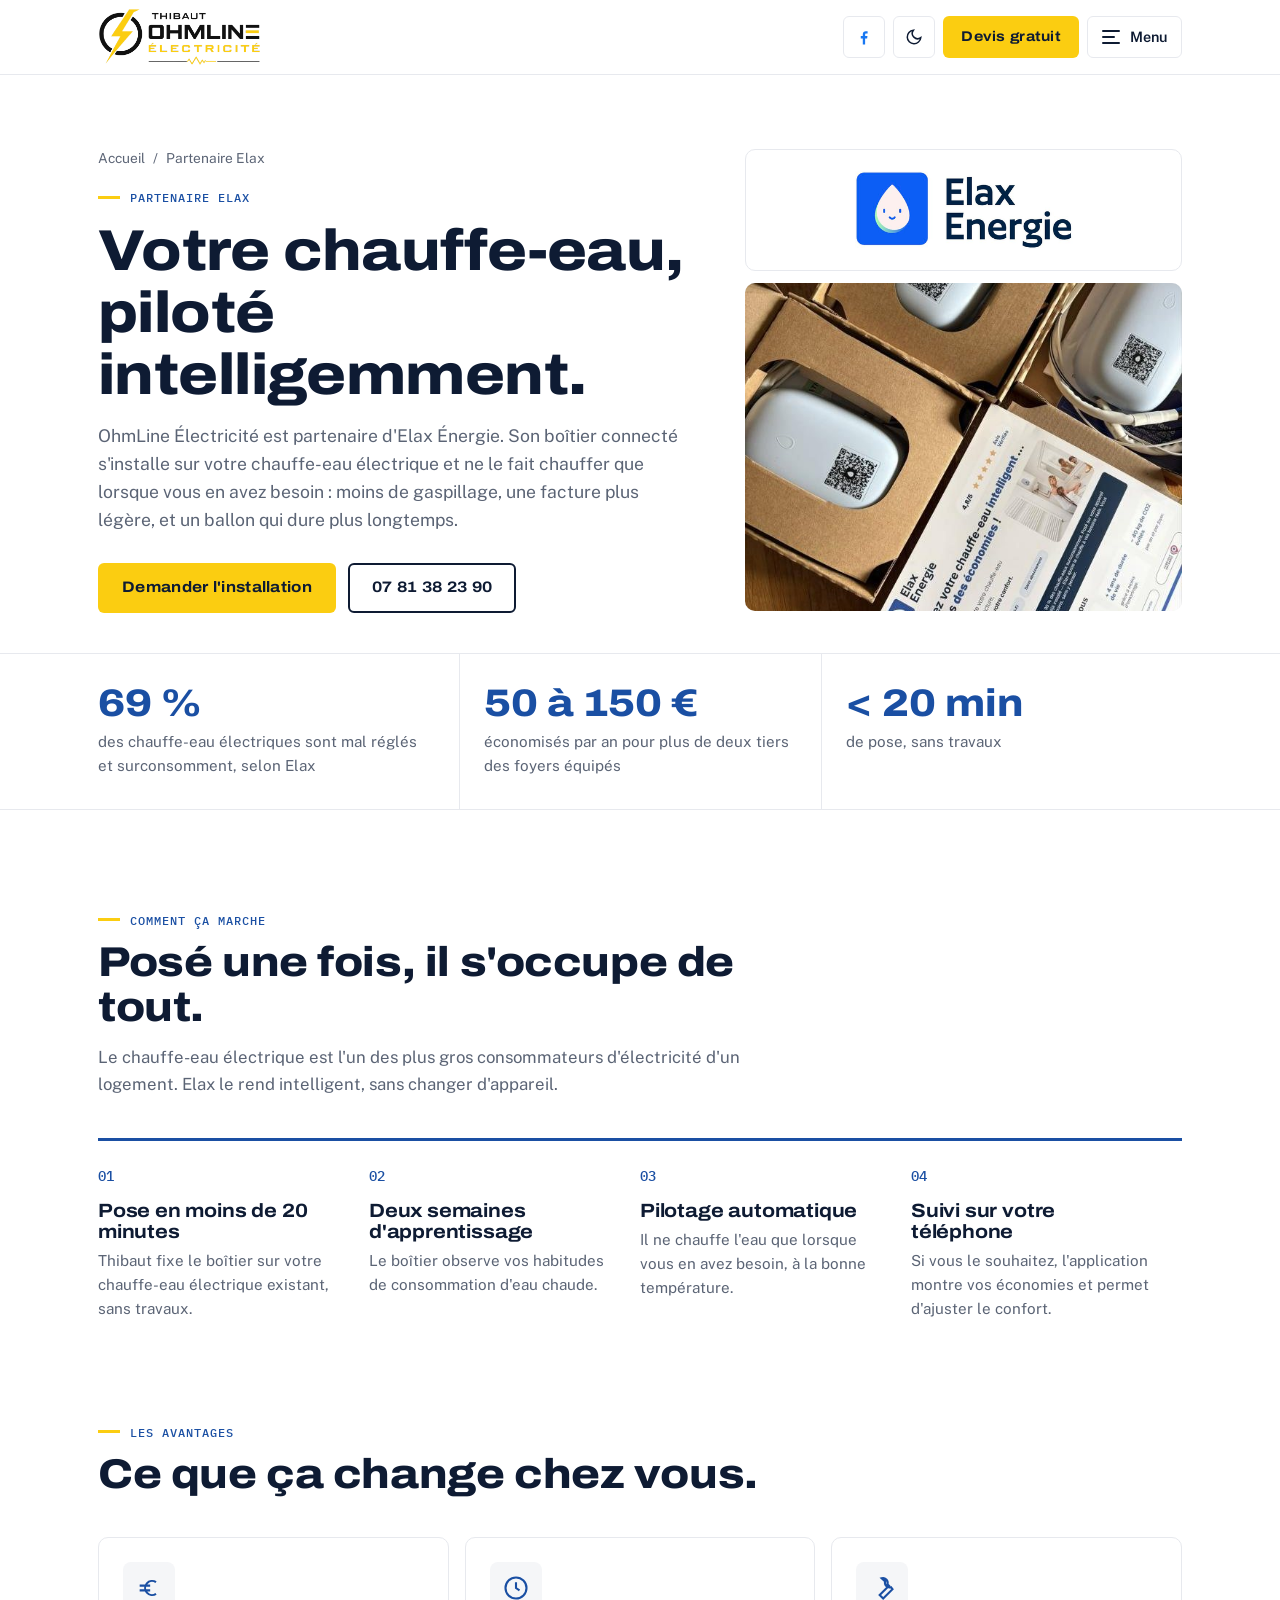
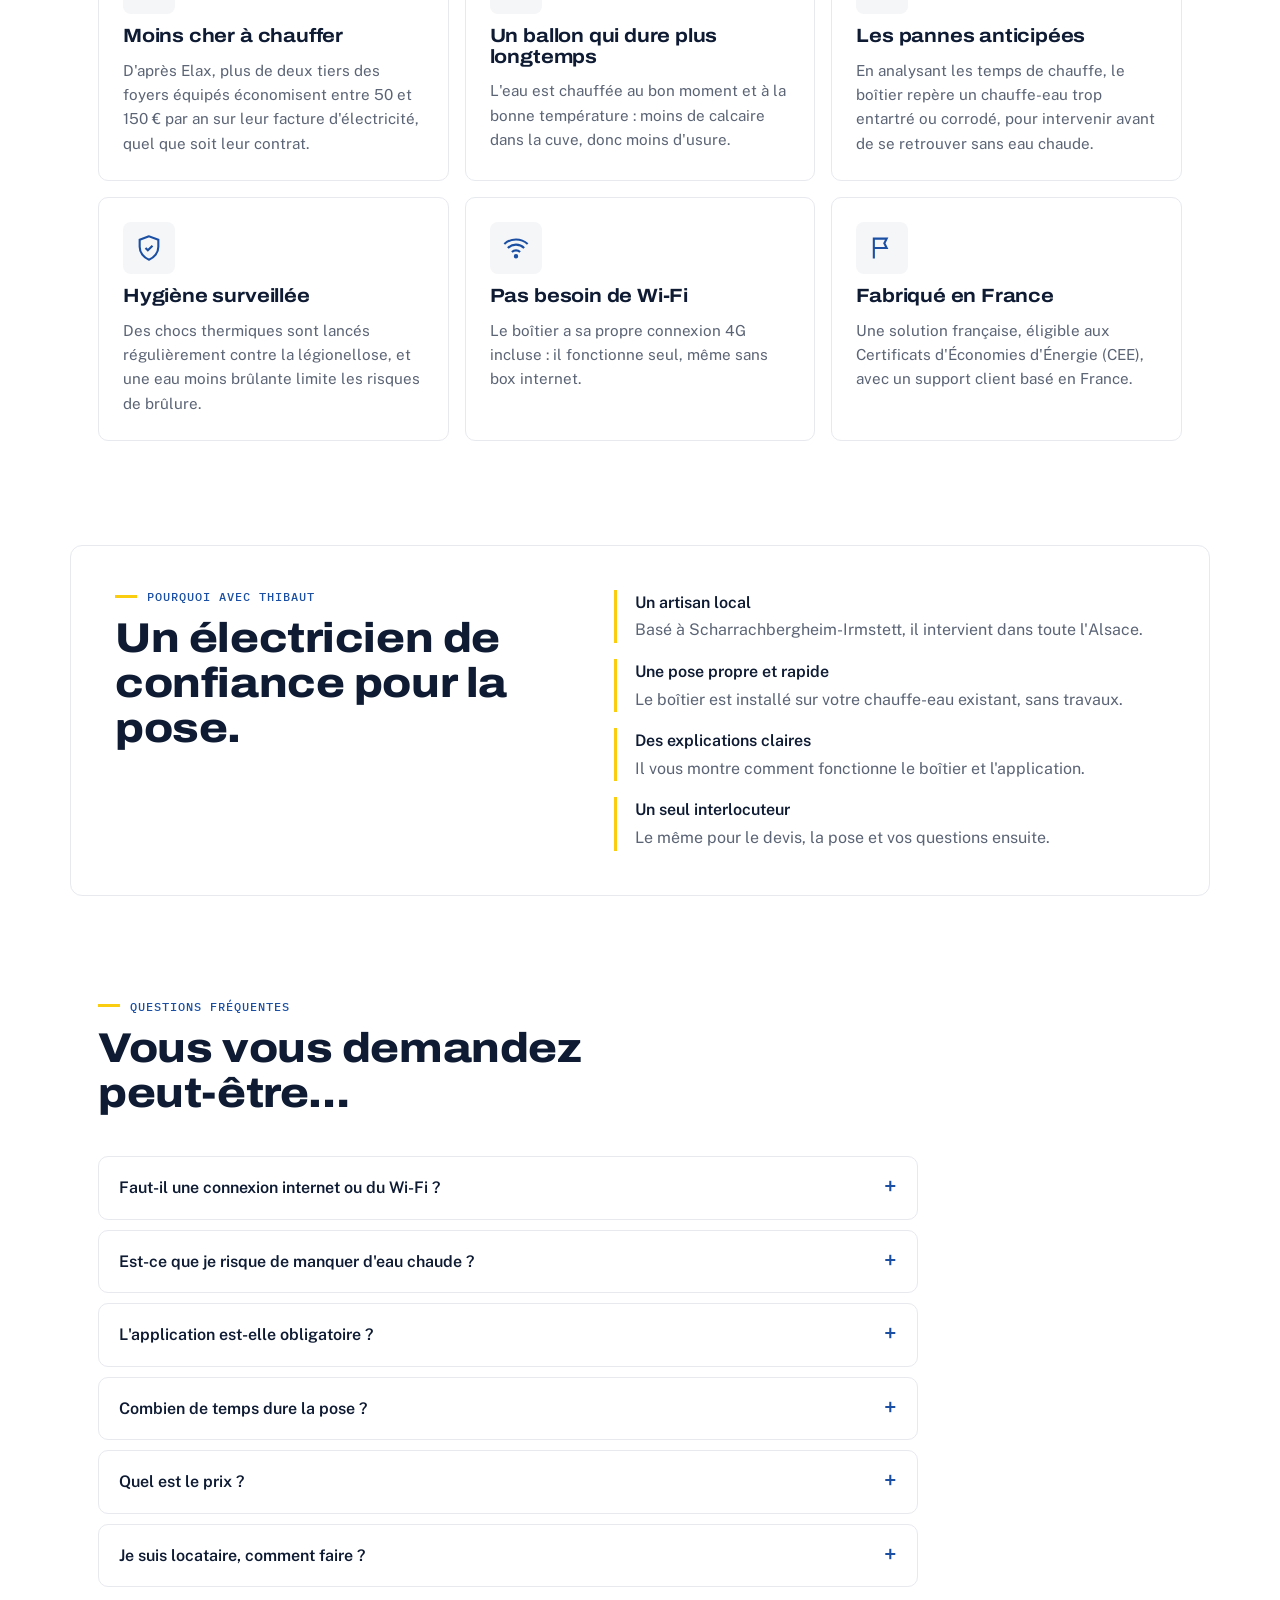
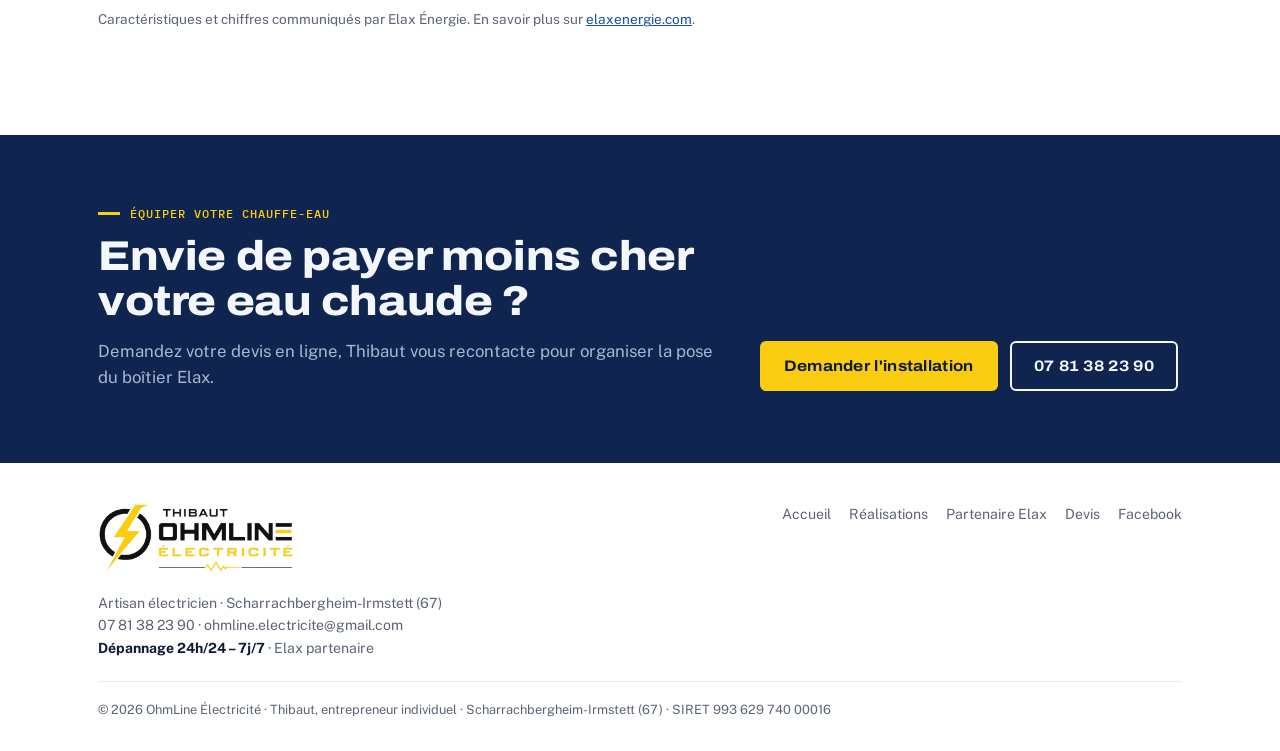
==== commit 39e5d873: "Menu latéral à 3 pages (Accueil, Réalisations, Elax) Co-Authored-By: Claude Opus 5.5 <noreply@anthro" ====
--- a/elax.html
+++ b/elax.html
@@ -10,7 +10,7 @@
 <link rel="preconnect" href="https://fonts.googleapis.com">
 <link rel="preconnect" href="https://fonts.gstatic.com" crossorigin>
 <link href="https://fonts.googleapis.com/css2?family=Archivo:wdth,wght@112,500;112,700;112,800&family=Public+Sans:wght@400;500;600&family=IBM+Plex+Mono:wght@500&display=swap" rel="stylesheet">
-<link rel="stylesheet" href="style.css">
+<link rel="stylesheet" href="style.css?v=20261021115808">
 </head>
 <body>
 
@@ -20,21 +20,32 @@
 <header class="top">
   <div class="wrap">
     <a class="logo logo-top" href="index.html" aria-label="Thibaut OhmLine Électricité, accueil"><img class="logo-l" src="assets/logo.png" alt="Thibaut OhmLine Électricité"><img class="logo-d" src="assets/logo-blanc.png" alt="" aria-hidden="true"></a>
-    <nav class="main" aria-label="Menu principal">
-      <a href="index.html#prestations">Prestations</a>
-      <a href="realisations.html">Réalisations</a>
-      <a href="elax.html" aria-current="page">Elax</a>
-      <a href="index.html#apropos">À propos</a>
-      <a href="index.html#zone">Zone</a>
-      <a href="index.html#contact">Contact</a>
-    </nav>
     <div class="top-actions">
-      <a class="icon-btn fb-only" id="fb-top" href="https://www.facebook.com/p/Thibaut-OhmLine-%C3%89lectricit%C3%A9-61581804707153/" target="_blank" rel="noopener" aria-label="Page Facebook OhmLine Électricité" ><svg viewBox="0 0 24 24" fill="currentColor" aria-hidden="true"><path d="M13.5 22v-8h2.7l.4-3.2h-3.1V8.8c0-.9.3-1.5 1.6-1.5h1.7V4.4c-.3 0-1.3-.1-2.4-.1-2.4 0-4 1.4-4 4.1v2.4H7.7V14h2.7v8z"/></svg></a>
-      <button class="icon-btn" type="button" id="theme" aria-label="Changer de thème"><svg viewBox="0 0 24 24" fill="none" stroke="currentColor" stroke-width="2"><path d="M21 12.8A9 9 0 1 1 11.2 3a7 7 0 0 0 9.8 9.8z"/></svg></button>
+      <a class="icon-btn fb-only" id="fb-top" href="https://www.facebook.com/p/Thibaut-OhmLine-%C3%89lectricit%C3%A9-61581804707153/" target="_blank" rel="noopener" aria-label="Page Facebook OhmLine Électricité"><svg width="24" height="24" viewBox="0 0 24 24" fill="currentColor" aria-hidden="true"><path d="M13.5 22v-8h2.7l.4-3.2h-3.1V8.8c0-.9.3-1.5 1.6-1.5h1.7V4.4c-.3 0-1.3-.1-2.4-.1-2.4 0-4 1.4-4 4.1v2.4H7.7V14h2.7v8z"/></svg></a>
+      <button class="icon-btn" type="button" id="theme" aria-label="Changer de thème"><svg width="24" height="24" viewBox="0 0 24 24" fill="none" stroke="currentColor" stroke-width="2"><path d="M21 12.8A9 9 0 1 1 11.2 3a7 7 0 0 0 9.8 9.8z"/></svg></button>
       <a class="btn btn-accent" href="index.html#devis">Devis gratuit</a>
+      <button class="menu-btn" type="button" id="menu-open" aria-controls="drawer" aria-expanded="false"><span class="burger" aria-hidden="true"><i></i><i></i><i></i></span><span class="menu-label">Menu</span></button>
     </div>
   </div>
 </header>
+
+<div class="drawer-overlay" id="drawer-overlay" hidden></div>
+<aside class="drawer" id="drawer" aria-label="Menu" aria-hidden="true">
+  <div class="drawer-head">
+    <span class="drawer-title">Menu</span>
+    <button class="icon-btn" type="button" id="menu-close" aria-label="Fermer le menu"><svg width="24" height="24" viewBox="0 0 24 24" fill="none" stroke="currentColor" stroke-width="2"><path d="M6 6l12 12M18 6 6 18"/></svg></button>
+  </div>
+  <nav class="drawer-nav" aria-label="Pages du site">
+    <a href="index.html" data-page="index"><span class="dn-num">01</span><span><b>Accueil</b><small>Prestations, dépannage 24h/24, zone, contact</small></span></a>
+    <a href="realisations.html" data-page="realisations"><span class="dn-num">02</span><span><b>Réalisations</b><small>Les chantiers de Thibaut en photos</small></span></a>
+    <a href="elax.html" data-page="elax"><span class="dn-num">03</span><span><b>Partenaire Elax</b><small>Le boîtier qui pilote votre chauffe-eau</small></span></a>
+  </nav>
+  <div class="drawer-foot">
+    <a class="btn btn-accent" href="index.html#devis">Demander un devis</a>
+    <a class="btn btn-ghost" href="tel:+33781382390"><svg width="24" height="24" viewBox="0 0 24 24" fill="none" stroke="currentColor" stroke-width="2.2"><path d="M22 16.9v3a2 2 0 0 1-2.2 2 19.8 19.8 0 0 1-8.6-3.1 19.5 19.5 0 0 1-6-6A19.8 19.8 0 0 1 2.1 4.2 2 2 0 0 1 4.1 2h3a2 2 0 0 1 2 1.7c.1.9.4 1.8.7 2.7a2 2 0 0 1-.5 2.1L8 9.8a16 16 0 0 0 6 6l1.3-1.3a2 2 0 0 1 2.1-.4c.9.3 1.8.6 2.7.7a2 2 0 0 1 1.7 2z"/></svg>07 81 38 23 90</a>
+    <p>Dépannage 24h/24 – 7j/7 · Toute l'Alsace</p>
+  </div>
+</aside>
 
 <main>
   <section class="page-head elax-head">
@@ -84,12 +95,12 @@
         <h2>Ce que ça change chez vous.</h2>
       </div>
       <div class="benefits">
-        <article class="benefit reveal"><div class="svc-ico"><svg viewBox="0 0 24 24" fill="none" stroke="currentColor" stroke-width="1.8" aria-hidden="true"><path d="M18 7a6 6 0 1 0 0 10M4 10h9M4 14h9"/></svg></div><h3>Moins cher à chauffer</h3><p>D'après Elax, plus de deux tiers des foyers équipés économisent entre 50 et 150 € par an sur leur facture d'électricité, quel que soit leur contrat.</p></article>
-        <article class="benefit reveal"><div class="svc-ico"><svg viewBox="0 0 24 24" fill="none" stroke="currentColor" stroke-width="1.8" aria-hidden="true"><circle cx="12" cy="12" r="9"/><path d="M12 7v5l3 2"/></svg></div><h3>Un ballon qui dure plus longtemps</h3><p>L'eau est chauffée au bon moment et à la bonne température : moins de calcaire dans la cuve, donc moins d'usure.</p></article>
-        <article class="benefit reveal"><div class="svc-ico"><svg viewBox="0 0 24 24" fill="none" stroke="currentColor" stroke-width="1.8" aria-hidden="true"><path d="M14.7 6.3a4 4 0 0 0 5 5L21 13l-8 8-3-3 8-8-1.3-1.3a4 4 0 0 0-5-5z"/></svg></div><h3>Les pannes anticipées</h3><p>En analysant les temps de chauffe, le boîtier repère un chauffe-eau trop entartré ou corrodé, pour intervenir avant de se retrouver sans eau chaude.</p></article>
-        <article class="benefit reveal"><div class="svc-ico"><svg viewBox="0 0 24 24" fill="none" stroke="currentColor" stroke-width="1.8" aria-hidden="true"><path d="M12 2 4 5v6c0 5 3.4 9.4 8 11 4.6-1.6 8-6 8-11V5z"/><path d="m9 12 2 2 4-4"/></svg></div><h3>Hygiène surveillée</h3><p>Des chocs thermiques sont lancés régulièrement contre la légionellose, et une eau moins brûlante limite les risques de brûlure.</p></article>
-        <article class="benefit reveal"><div class="svc-ico"><svg viewBox="0 0 24 24" fill="none" stroke="currentColor" stroke-width="1.8" aria-hidden="true"><path d="M2 8.5a15 15 0 0 1 20 0M5 12a10 10 0 0 1 14 0M8.5 15.5a5 5 0 0 1 7 0"/><circle cx="12" cy="19" r="1"/></svg></div><h3>Pas besoin de Wi-Fi</h3><p>Le boîtier a sa propre connexion 4G incluse : il fonctionne seul, même sans box internet.</p></article>
-        <article class="benefit reveal"><div class="svc-ico"><svg viewBox="0 0 24 24" fill="none" stroke="currentColor" stroke-width="1.8" aria-hidden="true"><path d="M5 21V4h11l-2 4 2 4H5"/></svg></div><h3>Fabriqué en France</h3><p>Une solution française, éligible aux Certificats d'Économies d'Énergie (CEE), avec un support client basé en France.</p></article>
+        <article class="benefit reveal"><div class="svc-ico"><svg width="24" height="24" viewBox="0 0 24 24" fill="none" stroke="currentColor" stroke-width="1.8" aria-hidden="true"><path d="M18 7a6 6 0 1 0 0 10M4 10h9M4 14h9"/></svg></div><h3>Moins cher à chauffer</h3><p>D'après Elax, plus de deux tiers des foyers équipés économisent entre 50 et 150 € par an sur leur facture d'électricité, quel que soit leur contrat.</p></article>
+        <article class="benefit reveal"><div class="svc-ico"><svg width="24" height="24" viewBox="0 0 24 24" fill="none" stroke="currentColor" stroke-width="1.8" aria-hidden="true"><circle cx="12" cy="12" r="9"/><path d="M12 7v5l3 2"/></svg></div><h3>Un ballon qui dure plus longtemps</h3><p>L'eau est chauffée au bon moment et à la bonne température : moins de calcaire dans la cuve, donc moins d'usure.</p></article>
+        <article class="benefit reveal"><div class="svc-ico"><svg width="24" height="24" viewBox="0 0 24 24" fill="none" stroke="currentColor" stroke-width="1.8" aria-hidden="true"><path d="M14.7 6.3a4 4 0 0 0 5 5L21 13l-8 8-3-3 8-8-1.3-1.3a4 4 0 0 0-5-5z"/></svg></div><h3>Les pannes anticipées</h3><p>En analysant les temps de chauffe, le boîtier repère un chauffe-eau trop entartré ou corrodé, pour intervenir avant de se retrouver sans eau chaude.</p></article>
+        <article class="benefit reveal"><div class="svc-ico"><svg width="24" height="24" viewBox="0 0 24 24" fill="none" stroke="currentColor" stroke-width="1.8" aria-hidden="true"><path d="M12 2 4 5v6c0 5 3.4 9.4 8 11 4.6-1.6 8-6 8-11V5z"/><path d="m9 12 2 2 4-4"/></svg></div><h3>Hygiène surveillée</h3><p>Des chocs thermiques sont lancés régulièrement contre la légionellose, et une eau moins brûlante limite les risques de brûlure.</p></article>
+        <article class="benefit reveal"><div class="svc-ico"><svg width="24" height="24" viewBox="0 0 24 24" fill="none" stroke="currentColor" stroke-width="1.8" aria-hidden="true"><path d="M2 8.5a15 15 0 0 1 20 0M5 12a10 10 0 0 1 14 0M8.5 15.5a5 5 0 0 1 7 0"/><circle cx="12" cy="19" r="1"/></svg></div><h3>Pas besoin de Wi-Fi</h3><p>Le boîtier a sa propre connexion 4G incluse : il fonctionne seul, même sans box internet.</p></article>
+        <article class="benefit reveal"><div class="svc-ico"><svg width="24" height="24" viewBox="0 0 24 24" fill="none" stroke="currentColor" stroke-width="1.8" aria-hidden="true"><path d="M5 21V4h11l-2 4 2 4H5"/></svg></div><h3>Fabriqué en France</h3><p>Une solution française, éligible aux Certificats d'Économies d'Énergie (CEE), avec un support client basé en France.</p></article>
       </div>
     </div>
   </section>
@@ -146,20 +157,21 @@
       <p style="margin-top:12px">Artisan électricien · Scharrachbergheim-Irmstett (67)<br>07 81 38 23 90 · ohmline.electricite@gmail.com<br><b style="color:var(--ink)">Dépannage 24h/24 – 7j/7</b> · Elax partenaire</p>
     </div>
     <nav aria-label="Liens du pied de page">
-      <a href="index.html#prestations">Prestations</a><a href="realisations.html">Réalisations</a><a href="elax.html">Elax</a><a href="index.html#zone">Zone</a><a href="index.html#devis">Devis</a>
-      <a id="fb-link" href="https://www.facebook.com/p/Thibaut-OhmLine-%C3%89lectricit%C3%A9-61581804707153/" target="_blank" rel="noopener" >Facebook</a>
+      <a href="index.html">Accueil</a><a href="realisations.html">Réalisations</a><a href="elax.html">Partenaire Elax</a><a href="index.html#devis">Devis</a>
+      <a id="fb-link" href="https://www.facebook.com/p/Thibaut-OhmLine-%C3%89lectricit%C3%A9-61581804707153/" target="_blank" rel="noopener">Facebook</a>
     </nav>
     <p class="legal">© <span id="year">2026</span> OhmLine Électricité · Thibaut, entrepreneur individuel · Scharrachbergheim-Irmstett (67) · SIRET 993 629 740 00016</p>
   </div>
 </footer>
 
 <div class="mbar" id="mbar">
-  <a class="btn btn-ghost js-call" href="tel:+33781382390"><svg viewBox="0 0 24 24" fill="none" stroke="currentColor" stroke-width="2.2"><path d="M22 16.9v3a2 2 0 0 1-2.2 2 19.8 19.8 0 0 1-8.6-3.1 19.5 19.5 0 0 1-6-6A19.8 19.8 0 0 1 2.1 4.2 2 2 0 0 1 4.1 2h3a2 2 0 0 1 2 1.7c.1.9.4 1.8.7 2.7a2 2 0 0 1-.5 2.1L8 9.8a16 16 0 0 0 6 6l1.3-1.3a2 2 0 0 1 2.1-.4c.9.3 1.8.6 2.7.7a2 2 0 0 1 1.7 2z"/></svg>Urgence 24/7</a>
+  <a class="btn btn-ghost js-call" href="tel:+33781382390"><svg width="24" height="24" viewBox="0 0 24 24" fill="none" stroke="currentColor" stroke-width="2.2"><path d="M22 16.9v3a2 2 0 0 1-2.2 2 19.8 19.8 0 0 1-8.6-3.1 19.5 19.5 0 0 1-6-6A19.8 19.8 0 0 1 2.1 4.2 2 2 0 0 1 4.1 2h3a2 2 0 0 1 2 1.7c.1.9.4 1.8.7 2.7a2 2 0 0 1-.5 2.1L8 9.8a16 16 0 0 0 6 6l1.3-1.3a2 2 0 0 1 2.1-.4c.9.3 1.8.6 2.7.7a2 2 0 0 1 1.7 2z"/></svg>Urgence 24/7</a>
   <a class="btn btn-accent" href="index.html#devis">Devis gratuit</a>
 </div>
 
 <div class="lightbox" id="lightbox" role="dialog" aria-modal="true" aria-label="Photo agrandie"><button type="button" aria-label="Fermer">×</button><figure style="margin:0"><img alt=""><p></p></figure></div>
 
-<script src="common.js"></script>
+<script src="common.js?v=20261021115808"></script>
+<script src="menu.js?v=20261021115808"></script>
 </body>
 </html>
--- a/style.css
+++ b/style.css
@@ -401,3 +401,61 @@
 .faq-item p{color:var(--muted);padding:0 0 18px}
 .source{margin-top:22px;font-size:.85rem;color:var(--muted)}
 .source a{color:var(--accent)}
+
+/* avis */
+.stars{display:inline-flex;gap:2px}
+.stars svg{width:16px;height:16px;fill:var(--volt)}
+.stars.lg svg{width:22px;height:22px}
+.rv{background:var(--surface-2)}
+.rv-top{display:grid;gap:28px;align-items:stretch}
+@media (min-width:900px){.rv-top{grid-template-columns:.9fr 1.1fr;gap:56px;align-items:center}}
+.rv-summary h2{margin:14px 0 22px}
+.rv-score{display:flex;align-items:center;gap:16px;margin-bottom:24px}
+.rv-score>b{font:800 4rem/1 var(--f-title);font-stretch:112%;letter-spacing:-.02em}
+.rv-score span{display:block;margin-top:6px;color:var(--muted);font-size:.92rem}
+.rv-score strong{color:var(--ink);font-weight:600}
+.rv-featured{margin:0;background:var(--surface);border-radius:14px;padding:30px 28px;box-shadow:var(--shadow);position:relative}
+@media (min-width:900px){.rv-featured{padding:40px 42px}}
+.rv-quote{width:40px;height:30px;fill:var(--volt);margin-bottom:16px;display:block}
+.rv-featured blockquote{margin:0;font:600 clamp(1.15rem,2.4vw,1.45rem)/1.45 var(--f-title);color:var(--ink)}
+.rv-featured figcaption{display:flex;flex-wrap:wrap;gap:10px 14px;align-items:center;margin-top:22px;color:var(--muted);font-size:.92rem}
+.rv-featured figcaption b{color:var(--ink)}
+.rv-row{display:grid;grid-auto-flow:column;grid-auto-columns:minmax(250px,80%);gap:14px;margin-top:20px;overflow-x:auto;scroll-snap-type:x mandatory;padding-bottom:6px;scrollbar-width:none}
+.rv-row::-webkit-scrollbar{display:none}
+@media (min-width:900px){.rv-row{grid-auto-flow:row;grid-template-columns:repeat(4,1fr);overflow:visible}}
+.rv-card{margin:0;scroll-snap-align:start;background:var(--surface);border-radius:12px;padding:20px;display:flex;flex-direction:column;gap:12px}
+.rv-card blockquote{margin:0;flex:1;font-size:.96rem;line-height:1.55;color:var(--ink)}
+.rv-card figcaption{display:flex;justify-content:space-between;gap:8px;font-size:.85rem;color:var(--muted);border-top:1px solid var(--line);padding-top:12px}
+.rv-card figcaption b{color:var(--ink);font-weight:600}
+.hero-rating{display:flex;align-items:center;gap:10px;margin-top:18px;text-decoration:none;font-size:.92rem;color:var(--muted)}
+.hero-rating b{color:var(--ink)}
+
+/* ===== menu latéral ===== */
+nav.main{display:none!important}
+.menu-btn{display:inline-flex;align-items:center;gap:10px;height:42px;padding:0 14px;border-radius:var(--radius);border:1px solid var(--line);background:var(--surface);color:var(--ink);font:600 .9rem/1 var(--f-text);cursor:pointer}
+.menu-btn:hover{border-color:var(--ink)}
+.burger{display:grid;gap:4px;width:18px}
+.burger i{display:block;height:2px;background:currentColor;border-radius:2px}
+.burger i:nth-child(2){width:70%}
+@media (max-width:420px){.menu-label{display:none}.menu-btn{padding:0 12px}}
+.drawer-overlay{position:fixed;inset:0;z-index:90;background:rgba(10,16,30,.45);opacity:0;transition:opacity .25s}
+.drawer-overlay.open{opacity:1}
+.drawer-overlay[hidden]{display:none}
+.drawer{position:fixed;top:0;right:0;bottom:0;z-index:91;width:min(400px,88vw);background:var(--bg);transform:translateX(100%);visibility:hidden;transition:transform .28s cubic-bezier(.3,.7,.3,1),visibility 0s linear .28s;display:flex;flex-direction:column;padding:18px 22px calc(22px + env(safe-area-inset-bottom));overflow-y:auto}
+.drawer.open{transform:none;visibility:visible;box-shadow:-12px 0 40px rgba(10,16,30,.18)}
+@media (prefers-reduced-motion:reduce){.drawer,.drawer-overlay{transition:none}}
+.drawer-head{display:flex;justify-content:space-between;align-items:center;padding-bottom:14px;border-bottom:1px solid var(--line)}
+.drawer-title{font:500 .78rem/1 var(--f-mono);letter-spacing:.1em;text-transform:uppercase;color:var(--muted)}
+.drawer-nav{display:grid;margin:8px 0 24px}
+.drawer-nav a{display:flex;gap:16px;align-items:flex-start;padding:20px 4px;border-bottom:1px solid var(--line);text-decoration:none;position:relative}
+.drawer-nav a b{display:block;font:800 1.5rem/1.1 var(--f-title);font-stretch:112%}
+.drawer-nav a small{display:block;margin-top:6px;color:var(--muted);font-size:.88rem}
+.dn-num{font:500 .8rem/1 var(--f-mono);color:var(--muted);padding-top:6px}
+.drawer-nav a:hover b{color:var(--accent)}
+.drawer-nav a[aria-current="page"] b{color:var(--accent)}
+.drawer-nav a[aria-current="page"]::after{content:"";position:absolute;left:-22px;top:20px;bottom:20px;width:4px;background:var(--volt);border-radius:0 3px 3px 0}
+.drawer-foot{margin-top:auto;display:grid;gap:10px}
+.drawer-foot .btn{width:100%}
+.drawer-foot p{text-align:center;font-size:.85rem;color:var(--muted);margin-top:4px}
+.top-actions{margin-left:auto!important}
+.drawer.open{transition:transform .28s cubic-bezier(.3,.7,.3,1),visibility 0s}
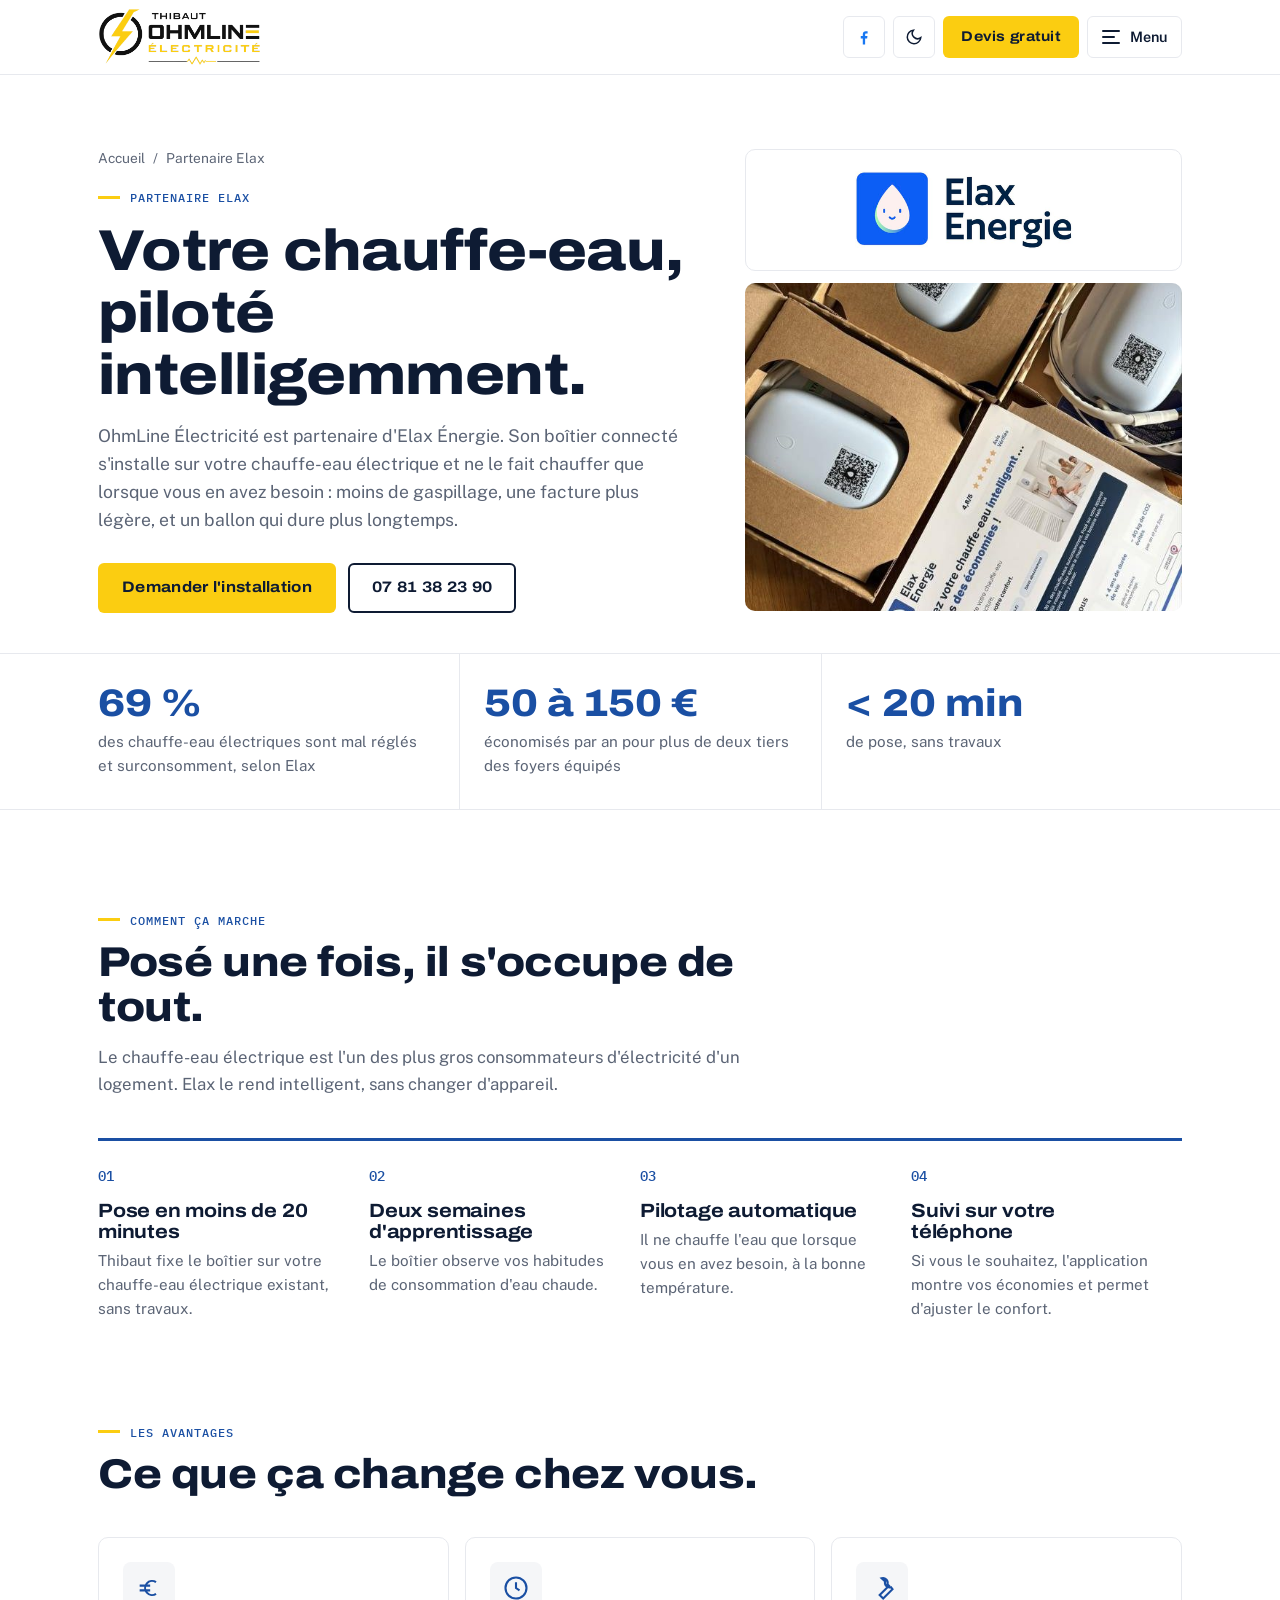
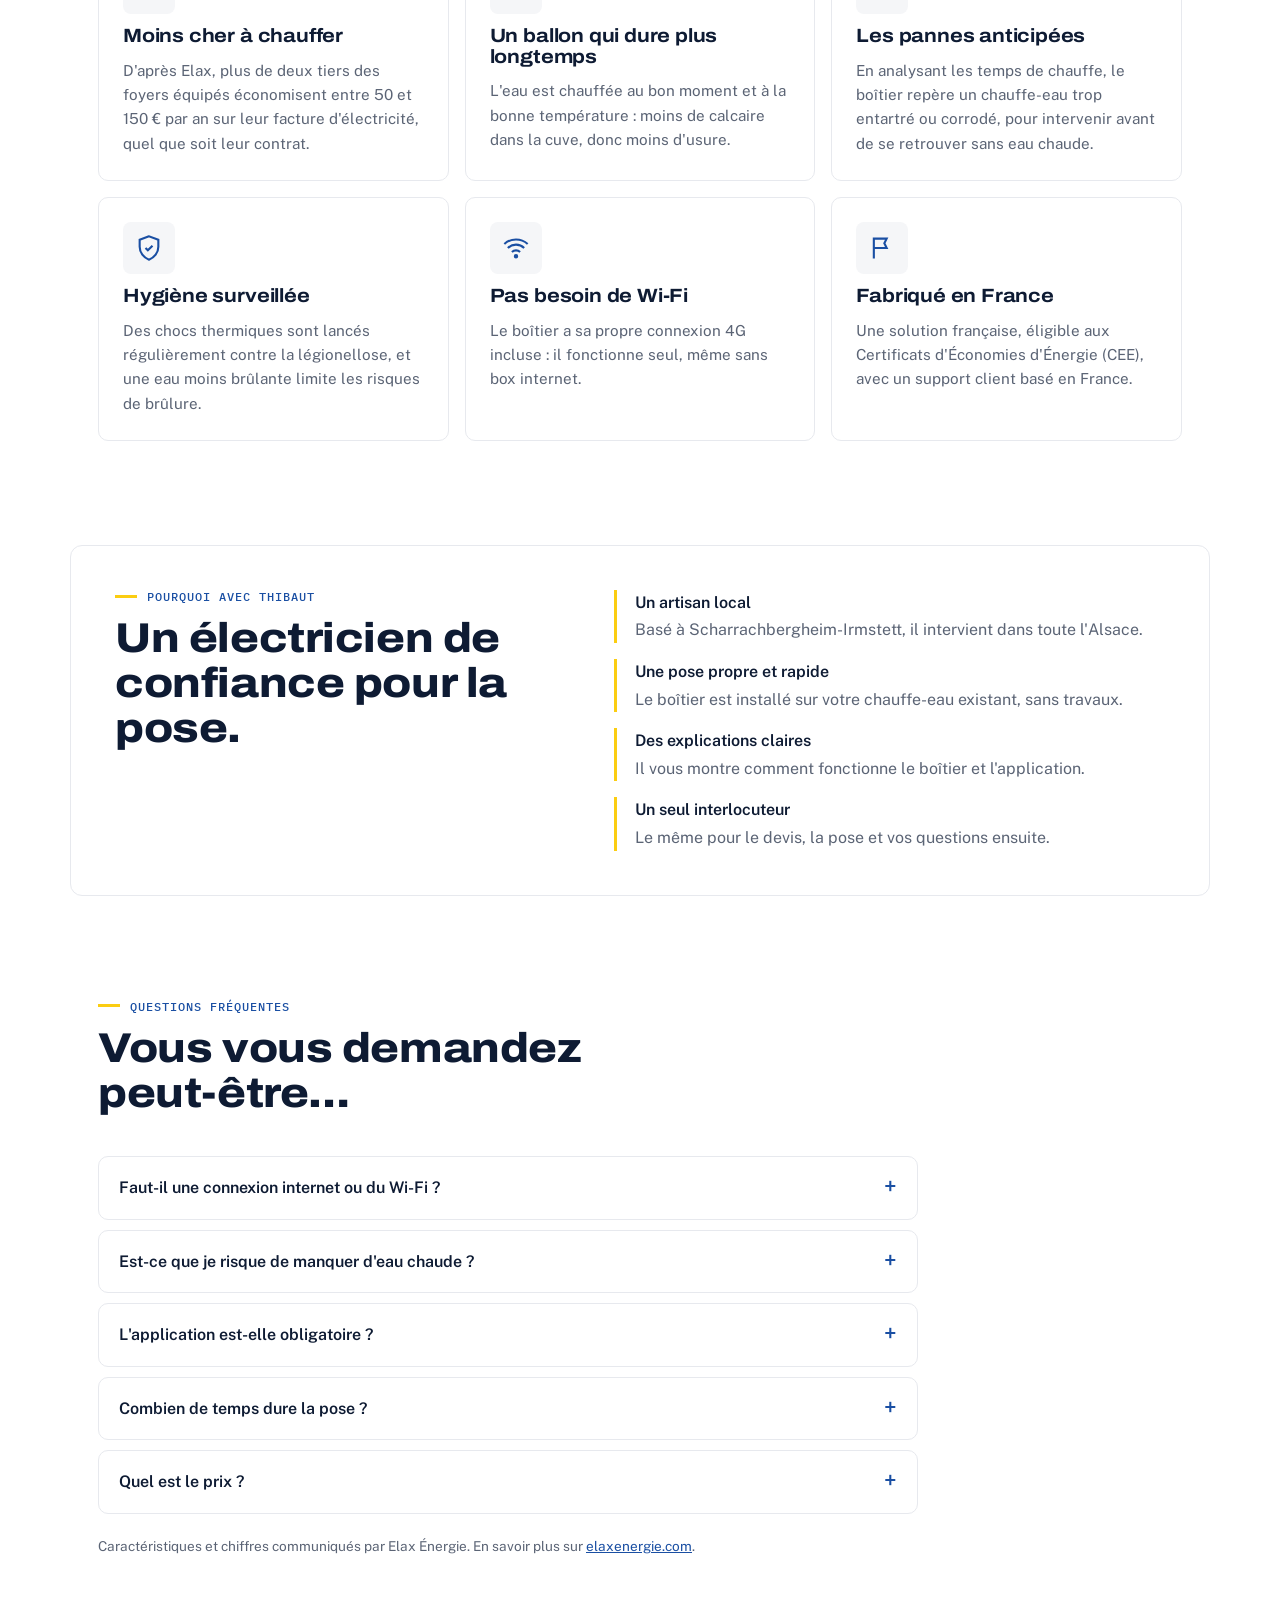
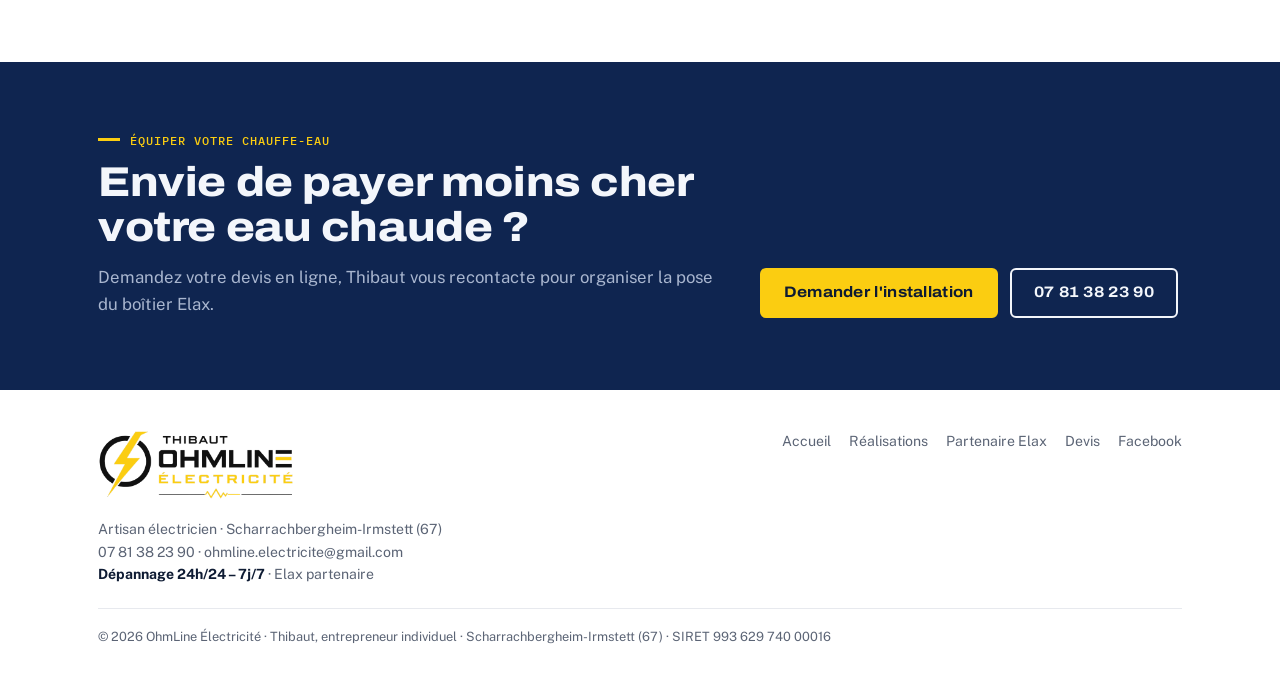
==== commit 6b6d2c39: "Elax : retrait de la question locataire Co-Authored-By: Claude Opus 5.5 <noreply@anthropic.com> Clau" ====
--- a/elax.html
+++ b/elax.html
@@ -10,7 +10,7 @@
 <link rel="preconnect" href="https://fonts.googleapis.com">
 <link rel="preconnect" href="https://fonts.gstatic.com" crossorigin>
 <link href="https://fonts.googleapis.com/css2?family=Archivo:wdth,wght@112,500;112,700;112,800&family=Public+Sans:wght@400;500;600&family=IBM+Plex+Mono:wght@500&display=swap" rel="stylesheet">
-<link rel="stylesheet" href="style.css?v=20261021115808">
+<link rel="stylesheet" href="style.css?v=20261021165313">
 </head>
 <body>
 
@@ -36,9 +36,9 @@
     <button class="icon-btn" type="button" id="menu-close" aria-label="Fermer le menu"><svg width="24" height="24" viewBox="0 0 24 24" fill="none" stroke="currentColor" stroke-width="2"><path d="M6 6l12 12M18 6 6 18"/></svg></button>
   </div>
   <nav class="drawer-nav" aria-label="Pages du site">
-    <a href="index.html" data-page="index"><span class="dn-num">01</span><span><b>Accueil</b><small>Prestations, dépannage 24h/24, zone, contact</small></span></a>
-    <a href="realisations.html" data-page="realisations"><span class="dn-num">02</span><span><b>Réalisations</b><small>Les chantiers de Thibaut en photos</small></span></a>
-    <a href="elax.html" data-page="elax"><span class="dn-num">03</span><span><b>Partenaire Elax</b><small>Le boîtier qui pilote votre chauffe-eau</small></span></a>
+    <a href="index.html" data-page="index"><span><b>Accueil</b><small>Prestations, dépannage 24h/24, zone, contact</small></span></a>
+    <a href="realisations.html" data-page="realisations"><span><b>Réalisations</b><small>Les chantiers de Thibaut en photos</small></span></a>
+    <a href="elax.html" data-page="elax"><span><b>Partenaire Elax</b><small>Le boîtier qui pilote votre chauffe-eau</small></span></a>
   </nav>
   <div class="drawer-foot">
     <a class="btn btn-accent" href="index.html#devis">Demander un devis</a>
@@ -132,7 +132,6 @@
         <details class="faq-item"><summary>L'application est-elle obligatoire ?</summary><p>Non, elle est facultative : le pilotage se fait tout seul. Elle sert à suivre vos économies, régler le confort, ou activer les modes Boost et Absence.</p></details>
         <details class="faq-item"><summary>Combien de temps dure la pose ?</summary><p>Moins de 20 minutes selon Elax, sans travaux : le boîtier se fixe sur le chauffe-eau existant et ses deux sondes surveillent la température.</p></details>
         <details class="faq-item"><summary>Quel est le prix ?</summary><p>Thibaut vous indique le tarif dans son devis, selon votre installation. Demandez-le en ligne ou par téléphone, c'est gratuit et sans engagement.</p></details>
-        <details class="faq-item"><summary>Je suis locataire, comment faire ?</summary><p>Dans les logements sociaux, c'est souvent le bailleur qui équipe les chauffe-eau. Si vous êtes propriétaire, Thibaut peut poser le boîtier chez vous.</p></details>
       </div>
       <p class="source">Caractéristiques et chiffres communiqués par Elax Énergie. En savoir plus sur <a href="https://www.elaxenergie.com/" target="_blank" rel="noopener">elaxenergie.com</a>.</p>
     </div>
@@ -171,7 +170,7 @@
 
 <div class="lightbox" id="lightbox" role="dialog" aria-modal="true" aria-label="Photo agrandie"><button type="button" aria-label="Fermer">×</button><figure style="margin:0"><img alt=""><p></p></figure></div>
 
-<script src="common.js?v=20261021115808"></script>
-<script src="menu.js?v=20261021115808"></script>
+<script src="common.js?v=20261021165313"></script>
+<script src="menu.js?v=20261021165313"></script>
 </body>
 </html>
--- a/style.css
+++ b/style.css
@@ -453,7 +453,7 @@
 .dn-num{font:500 .8rem/1 var(--f-mono);color:var(--muted);padding-top:6px}
 .drawer-nav a:hover b{color:var(--accent)}
 .drawer-nav a[aria-current="page"] b{color:var(--accent)}
-.drawer-nav a[aria-current="page"]::after{content:"";position:absolute;left:-22px;top:20px;bottom:20px;width:4px;background:var(--volt);border-radius:0 3px 3px 0}
+.drawer-nav a[aria-current="page"]::after{content:"";position:absolute;left:-22px;top:18px;bottom:18px;width:4px;background:var(--volt);border-radius:0 3px 3px 0}
 .drawer-foot{margin-top:auto;display:grid;gap:10px}
 .drawer-foot .btn{width:100%}
 .drawer-foot p{text-align:center;font-size:.85rem;color:var(--muted);margin-top:4px}
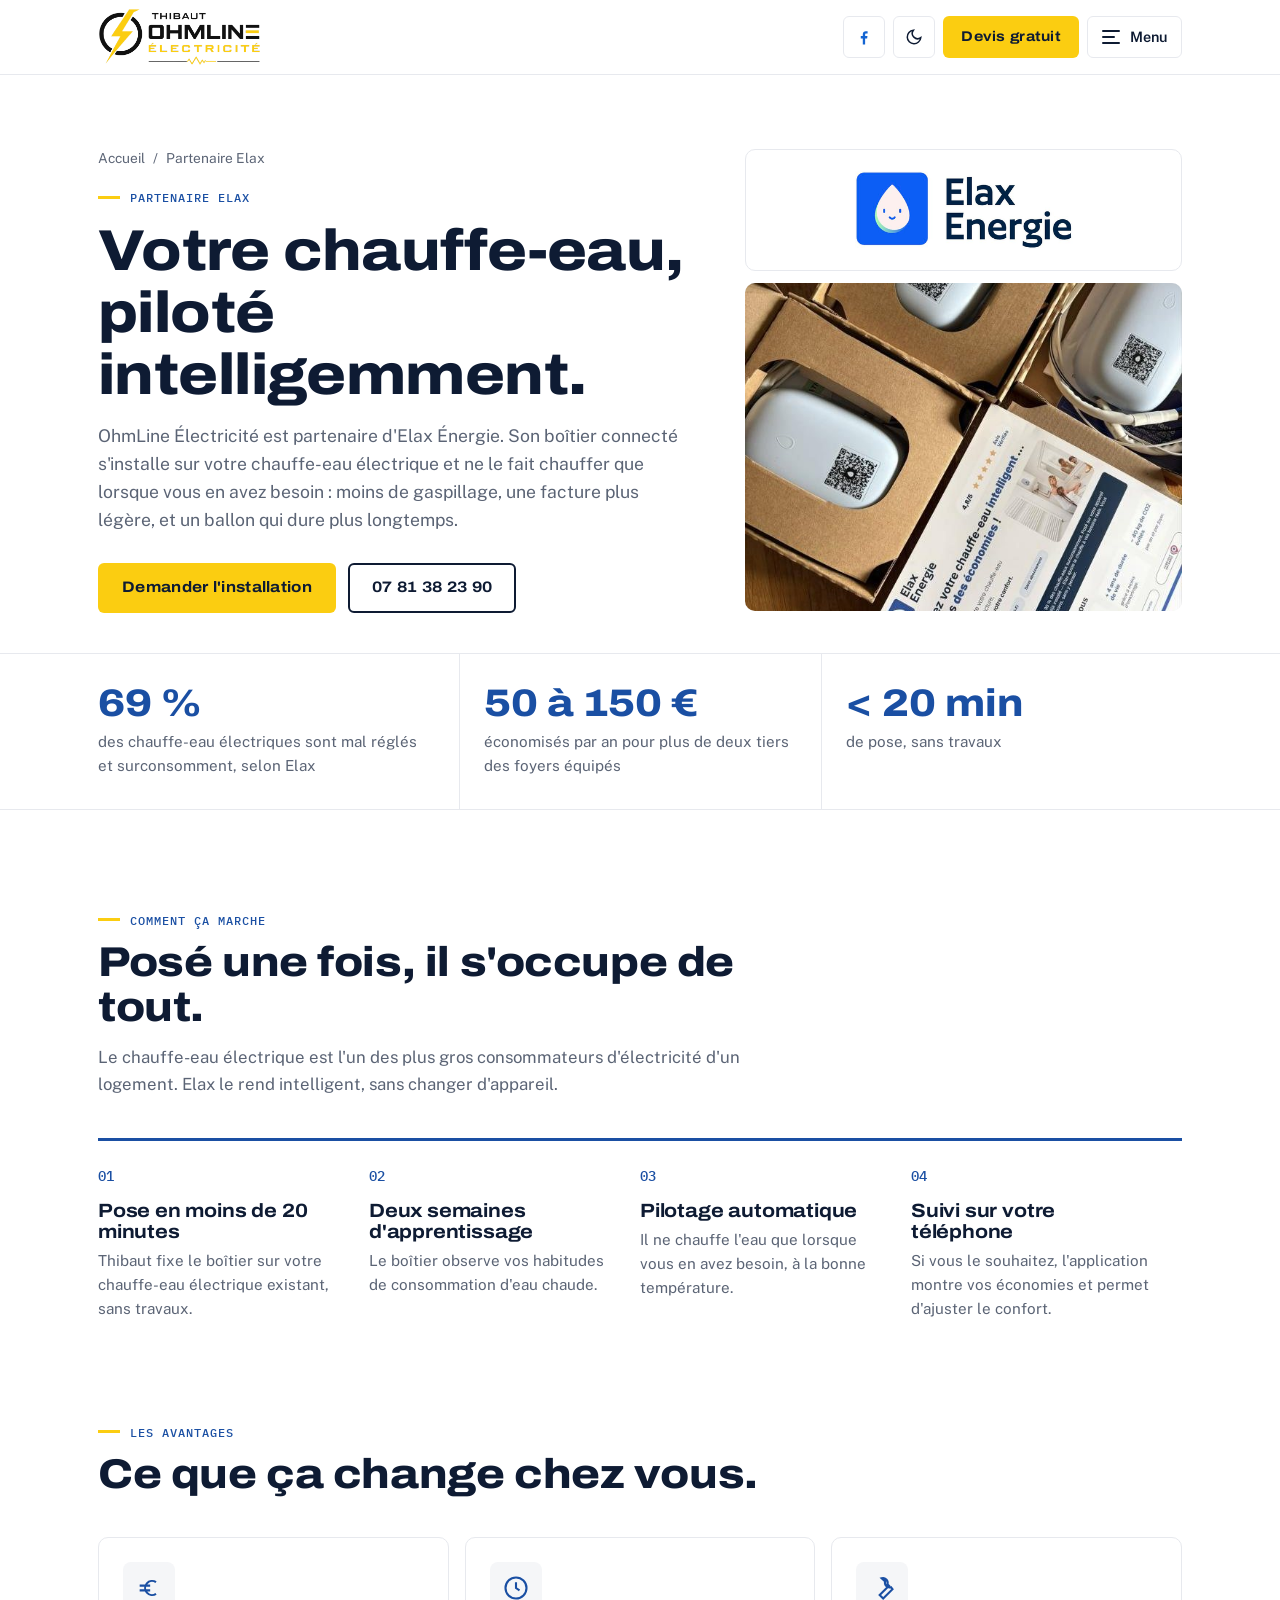
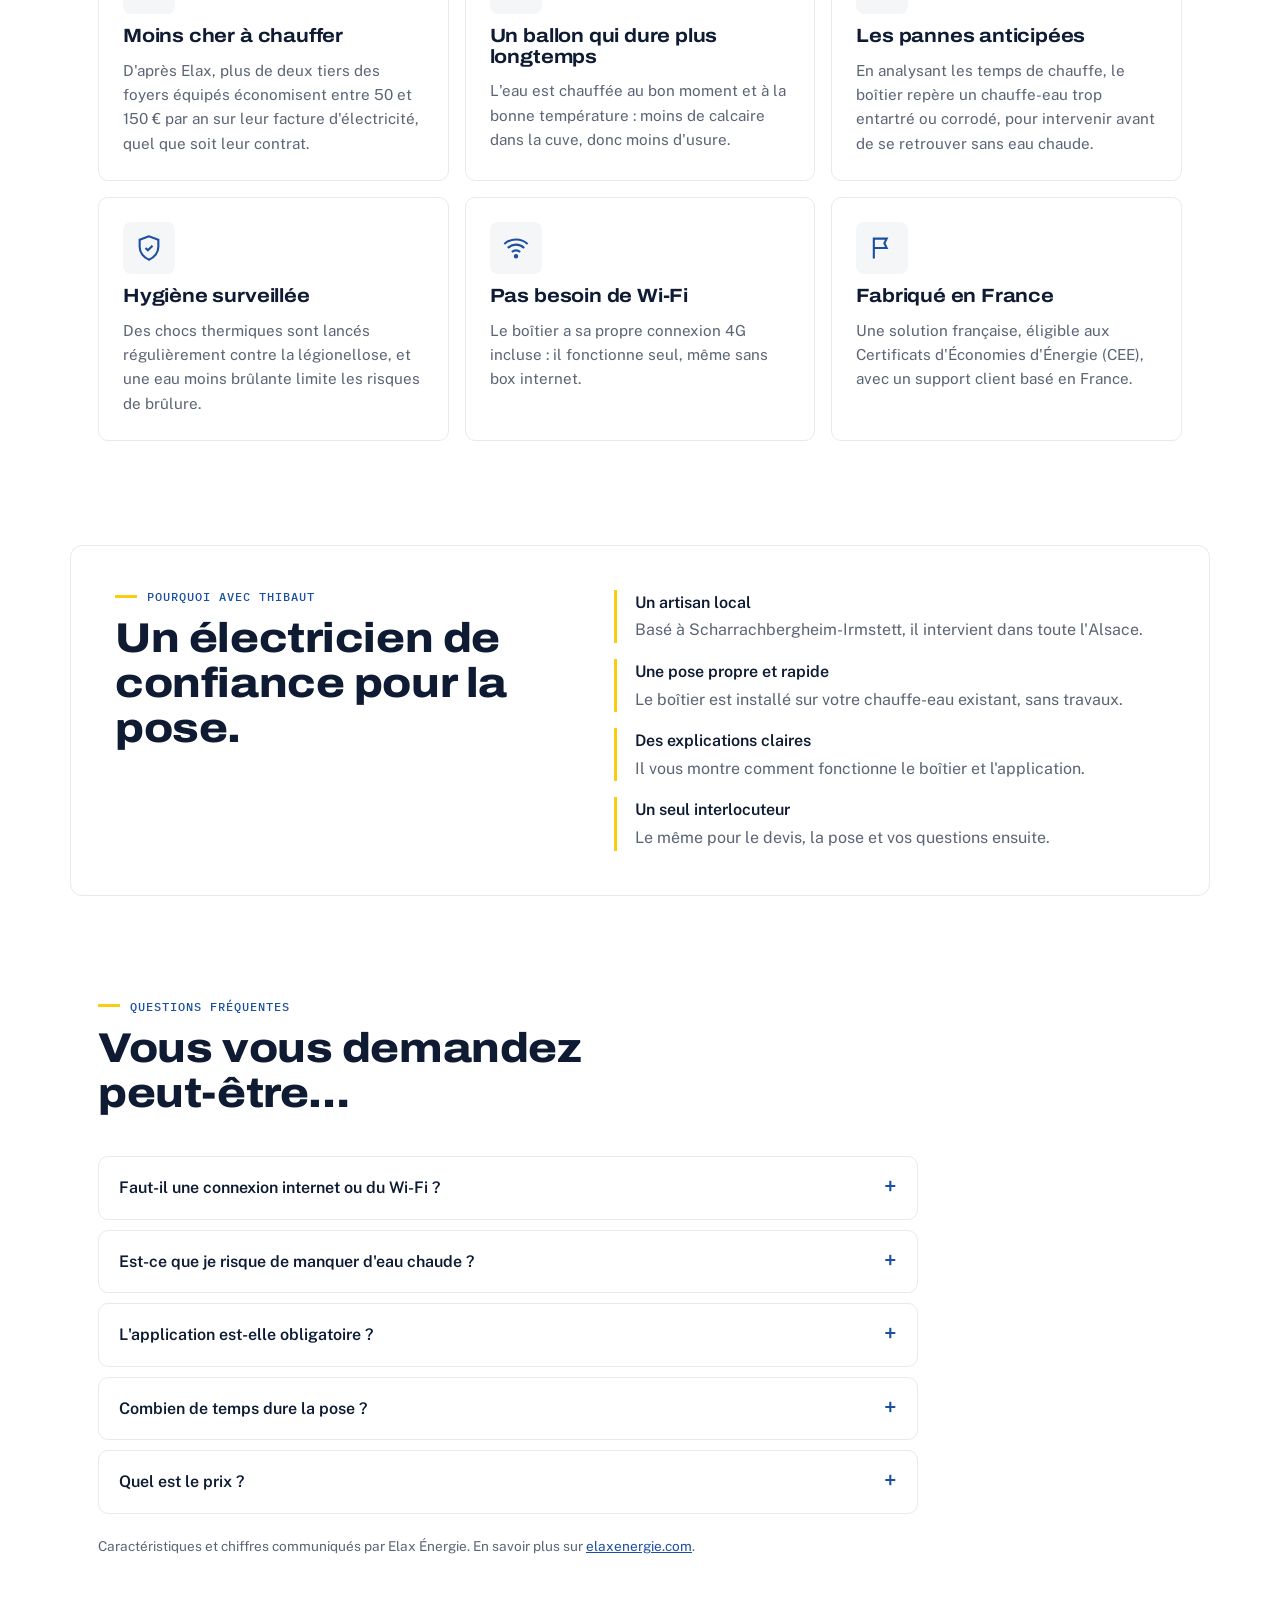
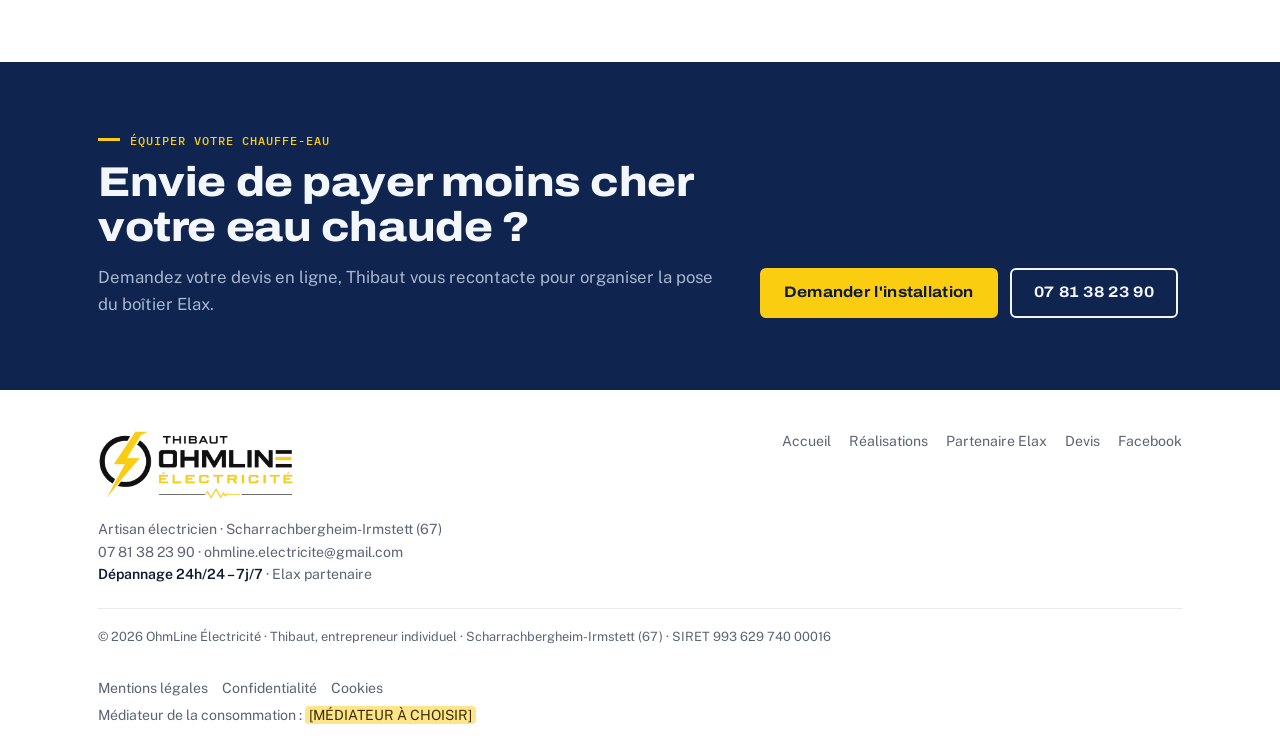
==== commit a6e64af2: "Mise en conformité légale : pages légales, polices locales, carte au clic, accessibilité - Nouvelles" ====
--- a/elax.html
+++ b/elax.html
@@ -5,12 +5,20 @@
 <meta name="viewport" content="width=device-width, initial-scale=1, viewport-fit=cover">
 <title>Partenaire Elax · OhmLine Électricité</title>
 <meta name="description" content="OhmLine Électricité, partenaire Elax Énergie : pose du boîtier connecté qui pilote votre chauffe-eau électrique pour réduire sa consommation, en Alsace.">
+<!-- Site pas encore validé par le client : retirer la ligne « robots » ci-dessous à la mise en ligne -->
+<meta name="robots" content="noindex, follow">
+<meta property="og:type" content="website">
+<meta property="og:locale" content="fr_FR">
+<meta property="og:site_name" content="OhmLine Électricité">
+<meta property="og:image" content="https://raph6730.github.io/ohmline-electricite/assets/thibaut-chantier.jpg">
+<meta property="og:title" content="Partenaire Elax · OhmLine Électricité">
+<meta property="og:description" content="OhmLine Électricité, partenaire Elax Énergie : pose du boîtier connecté qui pilote votre chauffe-eau électrique pour réduire sa consommation, en Alsace.">
+<meta property="og:url" content="https://raph6730.github.io/ohmline-electricite/elax.html">
+
 <meta name="theme-color" content="#0f2550">
 <link rel="icon" href="assets/favicon.png">
-<link rel="preconnect" href="https://fonts.googleapis.com">
-<link rel="preconnect" href="https://fonts.gstatic.com" crossorigin>
-<link href="https://fonts.googleapis.com/css2?family=Archivo:wdth,wght@112,500;112,700;112,800&family=Public+Sans:wght@400;500;600&family=IBM+Plex+Mono:wght@500&display=swap" rel="stylesheet">
-<link rel="stylesheet" href="style.css?v=20261021165313">
+<link rel="preload" href="fonts/archivo-latin-wdth-normal.woff2" as="font" type="font/woff2" crossorigin>
+<link rel="stylesheet" href="style.css?v=20261023">
 </head>
 <body>
 
@@ -24,7 +32,7 @@
       <a class="icon-btn fb-only" id="fb-top" href="https://www.facebook.com/p/Thibaut-OhmLine-%C3%89lectricit%C3%A9-61581804707153/" target="_blank" rel="noopener" aria-label="Page Facebook OhmLine Électricité"><svg width="24" height="24" viewBox="0 0 24 24" fill="currentColor" aria-hidden="true"><path d="M13.5 22v-8h2.7l.4-3.2h-3.1V8.8c0-.9.3-1.5 1.6-1.5h1.7V4.4c-.3 0-1.3-.1-2.4-.1-2.4 0-4 1.4-4 4.1v2.4H7.7V14h2.7v8z"/></svg></a>
       <button class="icon-btn" type="button" id="theme" aria-label="Changer de thème"><svg width="24" height="24" viewBox="0 0 24 24" fill="none" stroke="currentColor" stroke-width="2"><path d="M21 12.8A9 9 0 1 1 11.2 3a7 7 0 0 0 9.8 9.8z"/></svg></button>
       <a class="btn btn-accent" href="index.html#devis">Devis gratuit</a>
-      <button class="menu-btn" type="button" id="menu-open" aria-controls="drawer" aria-expanded="false"><span class="burger" aria-hidden="true"><i></i><i></i><i></i></span><span class="menu-label">Menu</span></button>
+      <button class="menu-btn" type="button" id="menu-open" aria-controls="drawer" aria-expanded="false" aria-label="Menu"><span class="burger" aria-hidden="true"><i></i><i></i><i></i></span><span class="menu-label">Menu</span></button>
     </div>
   </div>
 </header>
@@ -160,13 +168,14 @@
       <a id="fb-link" href="https://www.facebook.com/p/Thibaut-OhmLine-%C3%89lectricit%C3%A9-61581804707153/" target="_blank" rel="noopener">Facebook</a>
     </nav>
     <p class="legal">© <span id="year">2026</span> OhmLine Électricité · Thibaut, entrepreneur individuel · Scharrachbergheim-Irmstett (67) · SIRET 993 629 740 00016</p>
+    <p class="legal-links"><a href="mentions-legales.html">Mentions légales</a><a href="confidentialite.html">Confidentialité</a><a href="confidentialite.html#cookies">Cookies</a><span>Médiateur de la consommation : <mark class="todo">[MÉDIATEUR À CHOISIR]</mark></span></p>
   </div>
 </footer>
 
-<div class="mbar" id="mbar">
+<nav class="mbar" id="mbar" aria-label="Contact rapide">
   <a class="btn btn-ghost js-call" href="tel:+33781382390"><svg width="24" height="24" viewBox="0 0 24 24" fill="none" stroke="currentColor" stroke-width="2.2"><path d="M22 16.9v3a2 2 0 0 1-2.2 2 19.8 19.8 0 0 1-8.6-3.1 19.5 19.5 0 0 1-6-6A19.8 19.8 0 0 1 2.1 4.2 2 2 0 0 1 4.1 2h3a2 2 0 0 1 2 1.7c.1.9.4 1.8.7 2.7a2 2 0 0 1-.5 2.1L8 9.8a16 16 0 0 0 6 6l1.3-1.3a2 2 0 0 1 2.1-.4c.9.3 1.8.6 2.7.7a2 2 0 0 1 1.7 2z"/></svg>Urgence 24/7</a>
   <a class="btn btn-accent" href="index.html#devis">Devis gratuit</a>
-</div>
+</nav>
 
 <div class="lightbox" id="lightbox" role="dialog" aria-modal="true" aria-label="Photo agrandie"><button type="button" aria-label="Fermer">×</button><figure style="margin:0"><img alt=""><p></p></figure></div>
 
--- a/style.css
+++ b/style.css
@@ -1,3 +1,9 @@
+/* Polices hébergées sur le site (licence SIL OFL, voir fonts/) : aucune requête vers Google */
+@font-face{font-family:"Archivo";font-style:normal;font-weight:100 900;font-stretch:62% 125%;font-display:swap;src:url(fonts/archivo-latin-wdth-normal.woff2) format("woff2-variations"),url(fonts/archivo-latin-wdth-normal.woff2) format("woff2")}
+@font-face{font-family:"Public Sans";font-style:normal;font-weight:400;font-display:swap;src:url(fonts/public-sans-latin-400-normal.woff2) format("woff2")}
+@font-face{font-family:"Public Sans";font-style:normal;font-weight:500;font-display:swap;src:url(fonts/public-sans-latin-500-normal.woff2) format("woff2")}
+@font-face{font-family:"Public Sans";font-style:normal;font-weight:600;font-display:swap;src:url(fonts/public-sans-latin-600-normal.woff2) format("woff2")}
+@font-face{font-family:"IBM Plex Mono";font-style:normal;font-weight:500;font-display:swap;src:url(fonts/ibm-plex-mono-latin-500-normal.woff2) format("woff2")}
 :root{
   --bg:#ffffff; --surface:#ffffff; --surface-2:#f5f6f8; --ink:#0e1b33; --muted:#5b6475;
   --line:#e7e9ee; --accent:#1a4fa3; --accent-strong:#123d82; --accent-ink:#ffffff;
@@ -320,10 +326,10 @@
 .partner-fallback{font:800 1.6rem/1 var(--f-title);font-stretch:112%;color:#0e1b33}
 .partner-txt p{color:var(--muted);margin-top:14px;font-size:1.04rem;max-width:620px}
 .icon-btn[hidden],.fb-cta[hidden]{display:none!important}
-a.icon-btn{color:#1877f2;text-decoration:none}
+a.icon-btn{color:#1464d2;text-decoration:none}
 .fb-cta{margin-top:26px;display:flex;flex-wrap:wrap;gap:14px 20px;align-items:center;justify-content:space-between;padding:18px 20px;border:1px solid var(--line);border-radius:10px;background:var(--bg)}
 .fb-cta p{color:var(--muted)}
-.btn-fb{background:#1877f2;color:#fff}
+.btn-fb{background:#1464d2;color:#fff}
 .btn-fb:hover{background:#0f63d0}
 .send-opts{display:grid;gap:10px;margin:22px auto 0;max-width:460px;text-align:left}
 .send-opts[hidden]{display:none}
@@ -459,3 +465,20 @@
 .drawer-foot p{text-align:center;font-size:.85rem;color:var(--muted);margin-top:4px}
 .top-actions{margin-left:auto!important}
 .drawer.open{transition:transform .28s cubic-bezier(.3,.7,.3,1),visibility 0s}
+
+/* ---------- pages légales ---------- */
+.legal-doc .wrap{max-width:820px}
+.legal-doc h2{font-size:1.35rem;margin:34px 0 10px}
+.legal-doc p,.legal-doc li{line-height:1.65}
+.legal-doc dl{display:grid;grid-template-columns:minmax(120px,auto) 1fr;gap:8px 18px;margin:0}
+.legal-doc dt{font-weight:600}
+.legal-doc dd{margin:0}
+@media (max-width:560px){.legal-doc dl{grid-template-columns:1fr}.legal-doc dd{margin-bottom:8px}}
+.table-wrap{overflow-x:auto;margin:12px 0}
+.legal-table{border-collapse:collapse;width:100%;min-width:560px;font-size:.92rem}
+.legal-table th,.legal-table td{border:1px solid var(--line);padding:10px;text-align:left;vertical-align:top}
+.legal-table th{background:var(--surface-2)}
+mark.todo{background:#FFE58A;color:#3A2E00;padding:1px 4px;border-radius:4px}
+.legal-links{display:flex;flex-wrap:wrap;gap:4px 14px;font-size:.88rem;margin-top:8px}
+.legal-links a{color:inherit}
+.map-load small{font-size:.8rem;max-width:280px}
